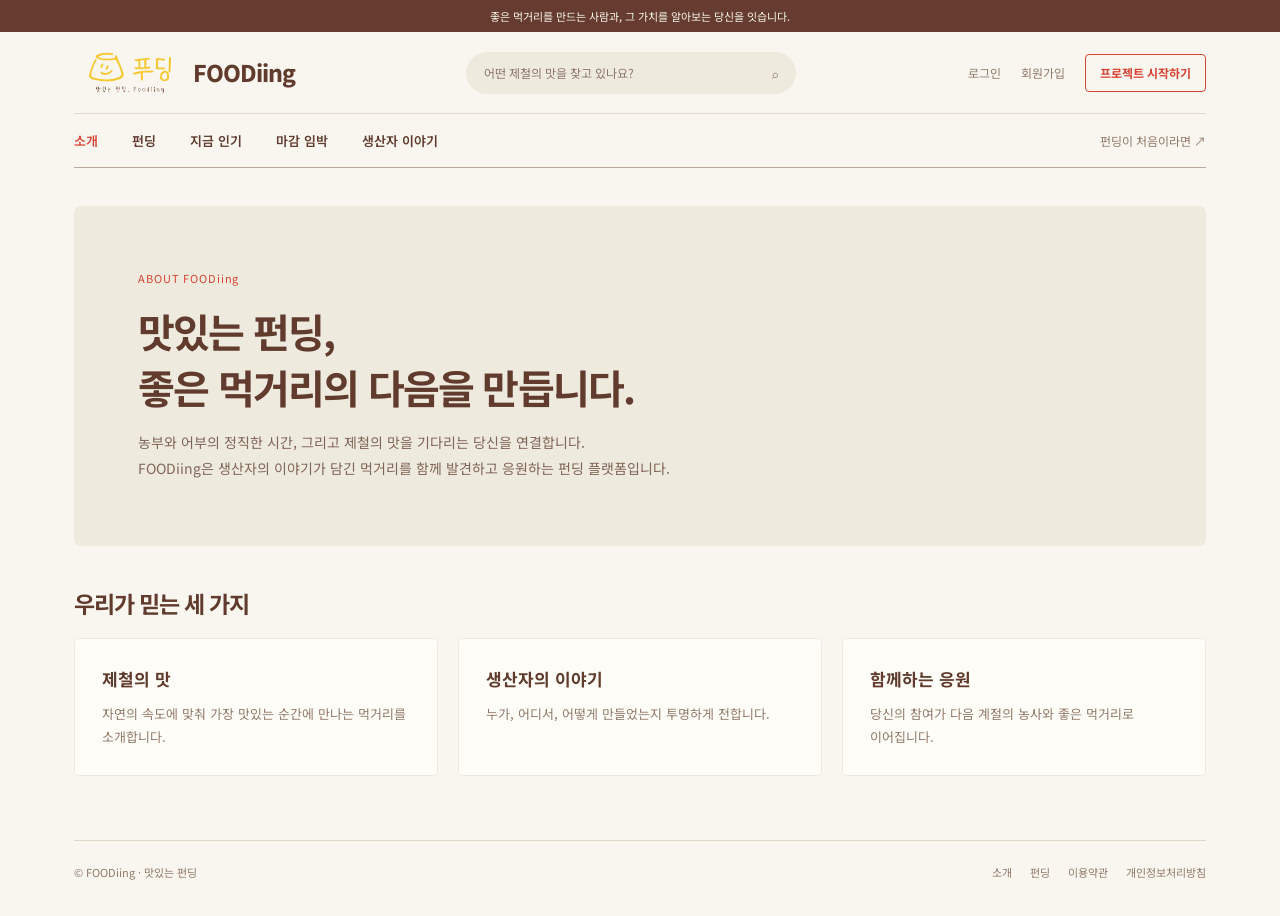
==== index.html @ e4e854fb "introduction to index" ====
<!doctype html>
<html lang="ko">
<head>
<meta charset="utf-8">
<meta name="viewport" content="width=device-width, initial-scale=1">
<meta name="theme-color" content="#f8f6ef">
<title>소개 | FOODiing</title>
<link rel="preconnect" href="https://fonts.googleapis.com">
<link rel="preconnect" href="https://fonts.gstatic.com" crossorigin>
<link href="https://fonts.googleapis.com/css2?family=Noto+Sans+KR:wght@400;500;600;700;800&display=swap" rel="stylesheet">
<link rel="stylesheet" href="style.css">
</head>
<body>
<div class="announce">좋은 먹거리를 만드는 사람과, 그 가치를 알아보는 당신을 잇습니다.</div>
<div class="wrap">
<header class="site-header" id="site-header">
  <div class="top">
    <a class="brand" href="seasonal-funding.html"><img src="FOODiing-logo-transparent.png" alt="" width="112" height="56"><span class="brandname">FOODiing</span></a>
    <div class="search" role="search"><span>어떤 제철의 맛을 찾고 있나요?</span><span aria-hidden="true">⌕</span></div>
    <div class="actions">
      <a class="d-only" href="login.html">로그인</a>
      <a class="d-only" href="signup.html">회원가입</a>
      <a class="btn btn-outline" href="project-start.html">프로젝트 시작하기</a>
      <button class="menu-toggle" type="button" aria-expanded="false" aria-controls="site-nav" aria-label="메뉴 열기"><span></span><span></span><span></span></button>
    </div>
  </div>
  <nav class="nav" id="site-nav" aria-label="주요 메뉴">
      <a href="index.html" aria-current="page">소개</a>
      <a href="funding.html">펀딩</a>
      <a href="funding.html#projects">지금 인기</a>
      <a href="funding.html#projects">마감 임박</a>
      <a href="index.html#story">생산자 이야기</a>
      <a class="nav-aside" href="index.html">펀딩이 처음이라면 ↗</a>
      <div class="nav-extra">
        <div class="search" role="search"><span>어떤 제철의 맛을 찾고 있나요?</span><span aria-hidden="true">⌕</span></div>
        <div class="row"><a class="btn btn-ghost" href="login.html">로그인</a><a class="btn btn-ghost" href="signup.html">회원가입</a></div>
        <a class="btn btn-gold" href="project-start.html">프로젝트 시작하기</a>
      </div>
  </nav>
</header>
<main>
  <section class="page-hero">
    <div class="eyebrow">ABOUT FOODiing</div>
    <h1>맛있는 펀딩,<br>좋은 먹거리의 다음을 만듭니다.</h1>
    <p>농부와 어부의 정직한 시간, 그리고 제철의 맛을 기다리는 당신을 연결합니다.<br class="br-d"> FOODiing은 생산자의 이야기가 담긴 먹거리를 함께 발견하고 응원하는 펀딩 플랫폼입니다.</p>
  </section>

  <h2 class="block-title" id="story">우리가 믿는 세 가지</h2>
  <section class="tiles">
    <article class="tile"><b>제철의 맛</b><p>자연의 속도에 맞춰 가장 맛있는 순간에 만나는 먹거리를 소개합니다.</p></article>
    <article class="tile"><b>생산자의 이야기</b><p>누가, 어디서, 어떻게 만들었는지 투명하게 전합니다.</p></article>
    <article class="tile"><b>함께하는 응원</b><p>당신의 참여가 다음 계절의 농사와 좋은 먹거리로 이어집니다.</p></article>
  </section>
</main>
<footer class="footer">
  <span>© FOODiing · 맛있는 펀딩</span>
  <nav aria-label="푸터 메뉴"><a href="index.html">소개</a><a href="funding.html">펀딩</a><a href="#">이용약관</a><a href="#">개인정보처리방침</a></nav>
</footer>
</div>
<script src="script.js"></script>
</body>
</html>
---- style.css ----
/* ==========================================================================
   FOODiing — shared stylesheet
   Breakpoints (desktop-first):
     ≤ 1024px  tablet landscape  — tighter hero / spacing
     ≤  900px  tablet            — hamburger nav, stacked hero, 2-col cards
     ≤  640px  mobile            — single-column forms/tiles, full-width buttons
     ≤  400px  small mobile      — 1-col cards, smaller type
   ========================================================================== */

:root {
  --paper: #f8f6ef;
  --cream: #eeeade;
  --card: #fffdf8;
  --ink: #603b2e;
  --soft: #775749;
  --muted: #927a6b;
  --red: #d84435;
  --gold: #f4c900;
  --brown: #663c30;
  --line: #ded8c9;
  --line-strong: #b9a89a;

  --radius: 6px;
  --wrap: 1200px;
  --gutter: clamp(18px, 4vw, 34px);
  --section: clamp(40px, 6vw, 64px);
  --h1: clamp(28px, 3.8vw, 40px);
}

/* ---------- Base ---------- */
*, *::before, *::after { box-sizing: border-box; }
html { -webkit-text-size-adjust: 100%; scroll-behavior: smooth; }
body {
  margin: 0;
  min-height: 100vh;
  display: flex;
  flex-direction: column;
  background: var(--paper);
  color: var(--ink);
  font-family: 'Noto Sans KR', system-ui, -apple-system, 'Apple SD Gothic Neo', 'Malgun Gothic', sans-serif;
  line-height: 1.5;
  word-break: keep-all;
  overflow-wrap: break-word;
}
img { display: block; max-width: 100%; }
a { color: inherit; text-decoration: none; }
button, input, select, textarea { font: inherit; color: inherit; }
button { cursor: pointer; }
h1, h2, h3, p { margin: 0; }
:focus-visible { outline: 2px solid var(--red); outline-offset: 2px; }
[hidden] { display: none !important; }

@media (prefers-reduced-motion: reduce) {
  html { scroll-behavior: auto; }
  * { transition: none !important; animation: none !important; }
}

/* ---------- Layout ---------- */
.wrap {
  width: 100%;
  max-width: var(--wrap);
  margin: 0 auto;
  padding: 0 var(--gutter);
  flex: 1;
  display: flex;
  flex-direction: column;
}
main { flex: 1; }
.eyebrow {
  font-size: 11px;
  letter-spacing: .08em;
  color: var(--red);
}

/* ---------- Buttons ---------- */
.btn {
  display: inline-flex;
  align-items: center;
  justify-content: center;
  gap: 8px;
  min-height: 46px;
  padding: 0 22px;
  border: 1px solid transparent;
  border-radius: 4px;
  font-size: 13px;
  font-weight: 700;
  line-height: 1;
  white-space: nowrap;
  transition: filter .2s, background .2s;
}
.btn-gold { background: var(--gold); color: var(--ink); }
.btn-gold:hover { filter: brightness(.96); }
.btn-ghost { background: transparent; border-color: #9c7867; color: var(--ink); font-weight: 500; }
.btn-ghost:hover { background: rgba(96, 59, 46, .06); }
.btn-outline {
  min-height: 38px;
  padding: 0 14px;
  border-color: var(--red);
  color: var(--red);
  font-size: 12px;
  background: transparent;
}
.btn-outline:hover { background: rgba(216, 68, 53, .06); }
.btn-block { width: 100%; min-height: 48px; }

/* ---------- Announce bar ---------- */
.announce {
  min-height: 32px;
  padding: 6px var(--gutter);
  background: var(--brown);
  color: #f8f4e8;
  text-align: center;
  font-size: 11px;
  line-height: 1.5;
  display: grid;
  place-items: center;
}

/* ---------- Header ---------- */
.top {
  height: 82px;
  display: flex;
  align-items: center;
  justify-content: space-between;
  gap: 24px;
  border-bottom: 1px solid var(--line);
}
.brand { display: flex; align-items: center; flex-shrink: 0; }
.brand img { width: auto; height: 56px; object-fit: contain; }
.brandname {
  margin-left: 7px;
  font-size: 23px;
  line-height: 1;
  font-weight: 800;
  letter-spacing: -1px;
  color: var(--ink);
}
.search {
  flex: 0 1 330px;
  min-width: 0;
  display: flex;
  justify-content: space-between;
  gap: 12px;
  padding: 12px 18px;
  border-radius: 24px;
  background: var(--cream);
  color: #8b7668;
  font-size: 12px;
}
.actions {
  display: flex;
  align-items: center;
  gap: 20px;
  flex-shrink: 0;
  font-size: 12px;
  color: var(--muted);
}
.actions > a:not(.btn) { color: inherit; }
.actions > a:not(.btn):hover { color: var(--ink); }

.menu-toggle {
  display: none;
  width: 42px;
  height: 42px;
  padding: 0;
  margin-right: -8px;
  border: 0;
  background: transparent;
  align-items: center;
  justify-content: center;
  flex-direction: column;
  gap: 5px;
}
.menu-toggle span {
  display: block;
  width: 20px;
  height: 2px;
  border-radius: 2px;
  background: var(--ink);
  transition: transform .2s, opacity .2s;
}
.site-header.is-open .menu-toggle span:nth-child(1) { transform: translateY(7px) rotate(45deg); }
.site-header.is-open .menu-toggle span:nth-child(2) { opacity: 0; }
.site-header.is-open .menu-toggle span:nth-child(3) { transform: translateY(-7px) rotate(-45deg); }

.nav {
  height: 54px;
  display: flex;
  align-items: center;
  gap: 34px;
  border-bottom: 1px solid var(--line-strong);
  font-size: 13px;
  font-weight: 600;
}
.nav a:hover { color: var(--red); }
.nav a[aria-current="page"] { color: var(--red); }
.nav .nav-aside { margin-left: auto; color: var(--muted); font-size: 12px; font-weight: 400; }
.nav-extra { display: none; }

/* ---------- Section heading ---------- */
.section-head {
  display: flex;
  justify-content: space-between;
  align-items: flex-end;
  gap: 8px 20px;
  flex-wrap: wrap;
  margin-bottom: 18px;
}
.section-head h2 { font-size: clamp(20px, 2.4vw, 23px); letter-spacing: -1px; margin-bottom: 5px; }
.section-head p { font-size: 12px; color: var(--muted); }
.more { font-size: 12px; white-space: nowrap; }
.more:hover { color: var(--red); }

/* ---------- Page hero (cream block) / page head (plain) ---------- */
.page-hero {
  margin: clamp(22px, 3vw, 38px) 0;
  padding: clamp(28px, 5vw, 64px) clamp(22px, 5vw, 64px);
  background: var(--cream);
  border-radius: 7px;
}
.page-hero h1 { font-size: var(--h1); line-height: 1.4; letter-spacing: -1.8px; margin: 16px 0 14px; }
.page-hero p { font-size: 14px; line-height: 1.9; color: #806658; }

.page-head { padding: clamp(30px, 5vw, 46px) 0 6px; }
.page-head h1 { font-size: var(--h1); letter-spacing: -1.8px; margin: 12px 0 10px; line-height: 1.3; }
.page-head p { font-size: 13px; color: var(--muted); }

/* ---------- Home hero ---------- */
.hero {
  margin: clamp(22px, 3vw, 32px) 0 14px;
  display: grid;
  grid-template-columns: .86fr 1.14fr;
  min-height: 440px;
  border-radius: 7px;
  overflow: hidden;
}
.hero-copy {
  padding: clamp(28px, 4vw, 44px);
  background: var(--cream);
  display: flex;
  flex-direction: column;
  justify-content: center;
}
.hero-copy .eyebrow { display: flex; align-items: center; gap: 12px; flex-wrap: wrap; }
.hero-copy .eyebrow::after { content: ''; width: 29px; height: 1px; background: #d77c67; }
.hero h1 {
  font-size: var(--h1);
  line-height: 1.32;
  letter-spacing: -2.2px;
  font-weight: 800;
  margin: clamp(24px, 4vw, 45px) 0 14px;
}
.hero p { font-size: 14px; line-height: 1.9; color: var(--soft); }
.stats {
  display: flex;
  flex-wrap: wrap;
  align-items: baseline;
  gap: 6px 18px;
  margin-top: clamp(24px, 3vw, 40px);
  font-size: 12px;
  color: var(--soft);
}
.stats strong { font-size: 22px; color: var(--red); }
.hero .btn { align-self: flex-start; margin-top: 20px; }
.hero-photo {
  position: relative;
  min-height: 440px;
  background: #b8895d url('https://images.unsplash.com/photo-1472396961693-142e6e269027?auto=format&fit=crop&w=1400&q=85') center 48% / cover;
}
.hero-photo::after {
  content: '';
  position: absolute;
  inset: 0;
  background: linear-gradient(0deg, #24130b55, transparent 30%);
}
.hero-photo .tag {
  position: absolute;
  left: 20px;
  top: 20px;
  z-index: 1;
  max-width: calc(100% - 40px);
  padding: 8px 13px;
  border-radius: 20px;
  background: #f8f6efeb;
  font-size: 11px;
}
.hero-photo .caption {
  position: absolute;
  left: 18px;
  right: 18px;
  bottom: 17px;
  z-index: 1;
  color: #fff;
  font-size: 12px;
}
.hero-bottom {
  display: flex;
  align-items: center;
  justify-content: space-between;
  gap: 8px 16px;
  flex-wrap: wrap;
  margin: 17px 0 clamp(24px, 4vw, 38px);
  color: #8b7668;
  font-size: 12px;
}
.slider { display: flex; align-items: center; gap: 14px; }
.slider b { color: var(--ink); }

/* ---------- Category filter row ---------- */
.categories {
  display: grid;
  grid-template-columns: minmax(150px, 200px) repeat(6, 1fr);
  align-items: center;
  gap: 13px;
  margin: 30px 0 clamp(32px, 4vw, 49px);
}
.cat-title strong { display: block; font-size: 19px; letter-spacing: -.7px; }
.cat-title span { font-size: 12px; color: var(--muted); }
.cat {
  display: flex;
  flex-direction: column;
  align-items: center;
  gap: 9px;
  padding: 0;
  border: 0;
  background: transparent;
  font-size: 12px;
  color: var(--soft);
}
.cat .icon {
  width: 62px;
  height: 62px;
  display: grid;
  place-items: center;
  border-radius: 50%;
  background: var(--cream);
  font-size: 24px;
  transition: background .2s, transform .2s;
}
.cat:hover .icon, .cat.active .icon { background: var(--gold); transform: translateY(-2px); }
.cat.active { color: var(--red); font-weight: 700; }

/* ---------- Funding cards ---------- */
.cards {
  display: grid;
  grid-template-columns: repeat(4, 1fr);
  gap: 18px;
  margin-bottom: var(--section);
}
.card { min-width: 0; }
.card-img {
  position: relative;
  aspect-ratio: 13 / 10;
  overflow: hidden;
  border-radius: 5px;
  background: var(--cream);
}
.card-img img {
  width: 100%;
  height: 100%;
  object-fit: cover;
  color: transparent; /* hide alt text if an image fails to load */
  transition: transform .4s;
}
.card:hover .card-img img { transform: scale(1.04); }
.card .badge {
  position: absolute;
  top: 12px;
  left: 12px;
  max-width: calc(100% - 24px);
  padding: 6px 9px;
  border-radius: 3px;
  background: #fff9e9;
  font-size: 11px;
}
.card h3 { font-size: 15px; line-height: 1.5; letter-spacing: -.4px; margin: 13px 0 5px; }
.card .desc { font-size: 12px; color: var(--muted); margin-bottom: 12px; }
.progress { height: 3px; background: #e7e0d4; }
.progress i { display: block; height: 100%; background: var(--red); }
.fundrow { display: flex; justify-content: space-between; gap: 8px; margin-top: 9px; font-size: 12px; }
.fundrow strong { color: var(--red); font-size: 14px; }
.empty {
  grid-column: 1 / -1;
  padding: 48px 20px;
  text-align: center;
  font-size: 13px;
  color: var(--muted);
  background: var(--card);
  border-radius: var(--radius);
}

/* ---------- Story banner ---------- */
.story {
  display: flex;
  align-items: center;
  justify-content: space-between;
  gap: 20px 32px;
  margin-bottom: clamp(36px, 5vw, 55px);
  padding: clamp(26px, 4vw, 38px) clamp(24px, 4vw, 42px);
  background: var(--cream);
  border-radius: var(--radius);
}
.story small { font-size: 11px; color: var(--red); }
.story h2 { font-size: clamp(19px, 2.4vw, 23px); letter-spacing: -1px; margin: 9px 0; }
.story p { font-size: 12px; color: #806658; }

/* ---------- index tiles ---------- */
.tiles {
  display: grid;
  grid-template-columns: repeat(3, 1fr);
  gap: 20px;
  margin-bottom: var(--section);
}
.tile { padding: 27px; background: var(--card); border: 1px solid #eee8dc; border-radius: 5px; }
.tile b { font-size: 17px; }
.tile p { margin-top: 10px; font-size: 13px; line-height: 1.8; color: var(--muted); }
.block-title { font-size: clamp(20px, 2.4vw, 23px); letter-spacing: -1px; margin: clamp(32px, 4vw, 40px) 0 18px; }

/* ---------- Auth (login / signup) ---------- */
.auth {
  display: grid;
  grid-template-columns: 1fr 1fr;
  width: 100%;
  max-width: 940px;
  min-height: 580px;
  margin: clamp(24px, 4vw, 42px) auto var(--section);
  background: var(--card);
  border: 1px solid #eee8dc;
  border-radius: 8px;
  overflow: hidden;
  box-shadow: 0 12px 40px #5635220b;
}
.visual {
  position: relative;
  overflow: hidden;
  padding: 48px;
  display: flex;
  flex-direction: column;
  justify-content: space-between;
  gap: 28px;
  background: var(--cream);
}
.visual::after {
  content: '✳';
  position: absolute;
  right: -24px;
  bottom: -100px;
  font-size: 280px;
  line-height: 1;
  color: #f4c9003d;
}
.visual > * { position: relative; z-index: 1; }
.kicker { font-size: 11px; letter-spacing: .12em; color: var(--red); }
.visual h1 { font-size: clamp(22px, 2.6vw, 32px); line-height: 1.5; letter-spacing: -1.5px; margin-bottom: 12px; }
.visual p { font-size: 13px; line-height: 1.9; color: #806658; }
.visual .motto { font-size: 12px; color: var(--muted); }

.formside {
  padding: 44px clamp(24px, 6vw, 58px);
  display: flex;
  flex-direction: column;
  justify-content: center;
}
.formside h2 { font-size: 25px; letter-spacing: -1px; margin-bottom: 8px; }
.sub { font-size: 12px; color: var(--muted); margin-bottom: 26px; }

/* ---------- Form controls ---------- */
.field { margin-bottom: 16px; }
.field label { display: block; margin-bottom: 7px; font-size: 12px; font-weight: 600; }
.field input, .field select, .field textarea {
  width: 100%;
  min-height: 46px;
  padding: 0 14px;
  border: 1px solid var(--line);
  border-radius: 4px;
  background: #fffefa;
  font-size: 14px;
  outline: none;
}
.field textarea { min-height: 110px; padding: 12px 14px; resize: vertical; line-height: 1.6; }
.field input:focus, .field select:focus, .field textarea:focus {
  border-color: #9a7561;
  box-shadow: 0 0 0 3px var(--cream);
}
.forgot { display: block; margin: -5px 0 18px; text-align: right; font-size: 12px; color: var(--muted); }
.agree {
  display: flex;
  gap: 9px;
  align-items: flex-start;
  margin: 4px 0 18px;
  font-size: 11px;
  line-height: 1.65;
  color: var(--muted);
}
.agree input { margin: 3px 0 0; accent-color: #89664f; flex-shrink: 0; }
.agree a { color: var(--ink); text-decoration: underline; text-underline-offset: 2px; }
.divider {
  display: flex;
  align-items: center;
  gap: 12px;
  margin: 20px 0;
  font-size: 11px;
  color: #ad9a8d;
}
.divider::before, .divider::after { content: ''; flex: 1; height: 1px; background: var(--line); }
.social {
  width: 100%;
  min-height: 44px;
  border: 1px solid var(--line);
  border-radius: 4px;
  background: #fff;
  font-size: 13px;
}
.switch { margin-top: 22px; text-align: center; font-size: 12px; color: var(--muted); }
.switch a { margin-left: 5px; color: var(--red); font-weight: 700; }
.notice { margin-top: 16px; text-align: center; font-size: 11px; line-height: 1.7; color: #a28d7d; }
.message { min-height: 18px; margin-top: 12px; font-size: 12px; color: var(--red); }

/* ---------- Project start ---------- */
.steps { display: grid; grid-template-columns: repeat(3, 1fr); gap: 16px; margin: 0 0 28px; }
.step { padding: 22px; background: var(--card); border: 1px solid #eee8dc; border-radius: 5px; }
.step b { font-size: 11px; color: var(--red); }
.step h2 { font-size: 16px; margin: 8px 0; }
.step p { font-size: 12px; line-height: 1.7; color: var(--muted); }
.panel {
  width: 100%;
  max-width: 760px;
  margin: 0 auto var(--section);
  padding: clamp(24px, 4vw, 34px);
  background: var(--card);
  border: 1px solid #eee8dc;
  border-radius: var(--radius);
}
.panel h2 { font-size: 20px; margin-bottom: 20px; }
.fields { display: grid; grid-template-columns: 1fr 1fr; gap: 0 14px; }
.fields .full { grid-column: 1 / -1; }
.panel .hint { margin-top: 14px; font-size: 11px; line-height: 1.7; color: var(--muted); }

/* ---------- Footer ---------- */
.footer {
  display: flex;
  justify-content: space-between;
  align-items: center;
  flex-wrap: wrap;
  gap: 8px 24px;
  padding: 23px 0 35px;
  border-top: 1px solid var(--line);
  font-size: 11px;
  color: var(--muted);
}
.footer nav { display: flex; flex-wrap: wrap; gap: 6px 18px; }
.footer a:hover { color: var(--ink); }

/* ==========================================================================
   Responsive
   ========================================================================== */

@media (max-width: 1024px) {
  .hero { min-height: 400px; }
  .hero-photo { min-height: 400px; }
  .cards { gap: 14px; }
  .nav { gap: 26px; }
}

@media (max-width: 900px) {
  /* header → hamburger */
  .top { height: 66px; gap: 12px; }
  .brand img { height: 48px; }
  .brandname { font-size: 20px; margin-left: 4px; }
  .top > .search { display: none; }
  .actions { gap: 10px; }
  .actions .d-only { display: none; }
  .menu-toggle { display: inline-flex; }

  .nav {
    display: none;
    height: auto;
    flex-direction: column;
    align-items: stretch;
    gap: 0;
    padding-bottom: 4px;
  }
  .site-header.is-open .nav { display: flex; }
  .nav > a {
    padding: 15px 2px;
    border-bottom: 1px solid var(--line);
    font-size: 14px;
  }
  .nav .nav-aside { margin-left: 0; font-size: 13px; border-bottom: 0; }
  .nav-extra { display: grid; gap: 10px; padding: 14px 0 16px; }
  .nav-extra .search { display: flex; flex: none; }
  .nav-extra .row { display: grid; grid-template-columns: 1fr 1fr; gap: 10px; }
  .nav-extra .btn { min-height: 44px; }
  .nav-extra .btn-ghost { border-color: var(--line-strong); }

  /* home hero stacks */
  .hero { grid-template-columns: 1fr; min-height: 0; }
  .hero-photo { min-height: clamp(240px, 45vw, 340px); }

  /* categories: title row + 6 icons */
  .categories { grid-template-columns: repeat(6, 1fr); gap: 18px 6px; }
  .cat-title { grid-column: 1 / -1; }
  .cat .icon { width: 54px; height: 54px; font-size: 22px; }

  .cards { grid-template-columns: repeat(2, 1fr); gap: 24px 14px; }

  /* auth stacks */
  .auth { grid-template-columns: 1fr; min-height: 0; }
  .visual { padding: 28px 26px; gap: 22px; }
  .visual::after { font-size: 190px; bottom: -85px; }
  .formside { padding: 32px 26px 28px; }
}

@media (max-width: 640px) {
  .br-d { display: none; }

  .hero-copy { padding: 28px 22px; }
  .hero h1 { letter-spacing: -1.6px; }
  .hero .btn { align-self: stretch; }
  .hero-bottom { margin-top: 14px; }

  .categories { grid-template-columns: repeat(3, 1fr); gap: 20px 6px; }

  .tiles, .steps { grid-template-columns: 1fr; gap: 12px; }
  .tile { padding: 22px; }
  .step { padding: 18px 20px; }

  .story { flex-direction: column; align-items: flex-start; }
  .story .btn { align-self: stretch; }

  .fields { grid-template-columns: 1fr; }
  .fields .full { grid-column: auto; }
  .panel .btn { width: 100%; }

  /* ≥16px avoids the iOS Safari focus-zoom */
  .field input, .field select, .field textarea { font-size: 16px; }

  .footer { padding-bottom: 28px; }
}

@media (max-width: 480px) {
  .actions .btn-outline { display: none; } /* available in the menu instead */
  .announce { font-size: 10px; }
  .cards { gap: 22px 12px; }
  .card h3 { font-size: 14px; letter-spacing: -.3px; }
  .card .badge { top: 8px; left: 8px; padding: 5px 7px; font-size: 10px; }
  .fundrow strong { font-size: 13px; }
}

@media (max-width: 359px) {
  .cards { grid-template-columns: 1fr; }
  .card-img { aspect-ratio: 16 / 10; }
  .hero h1 { font-size: 26px; }
}
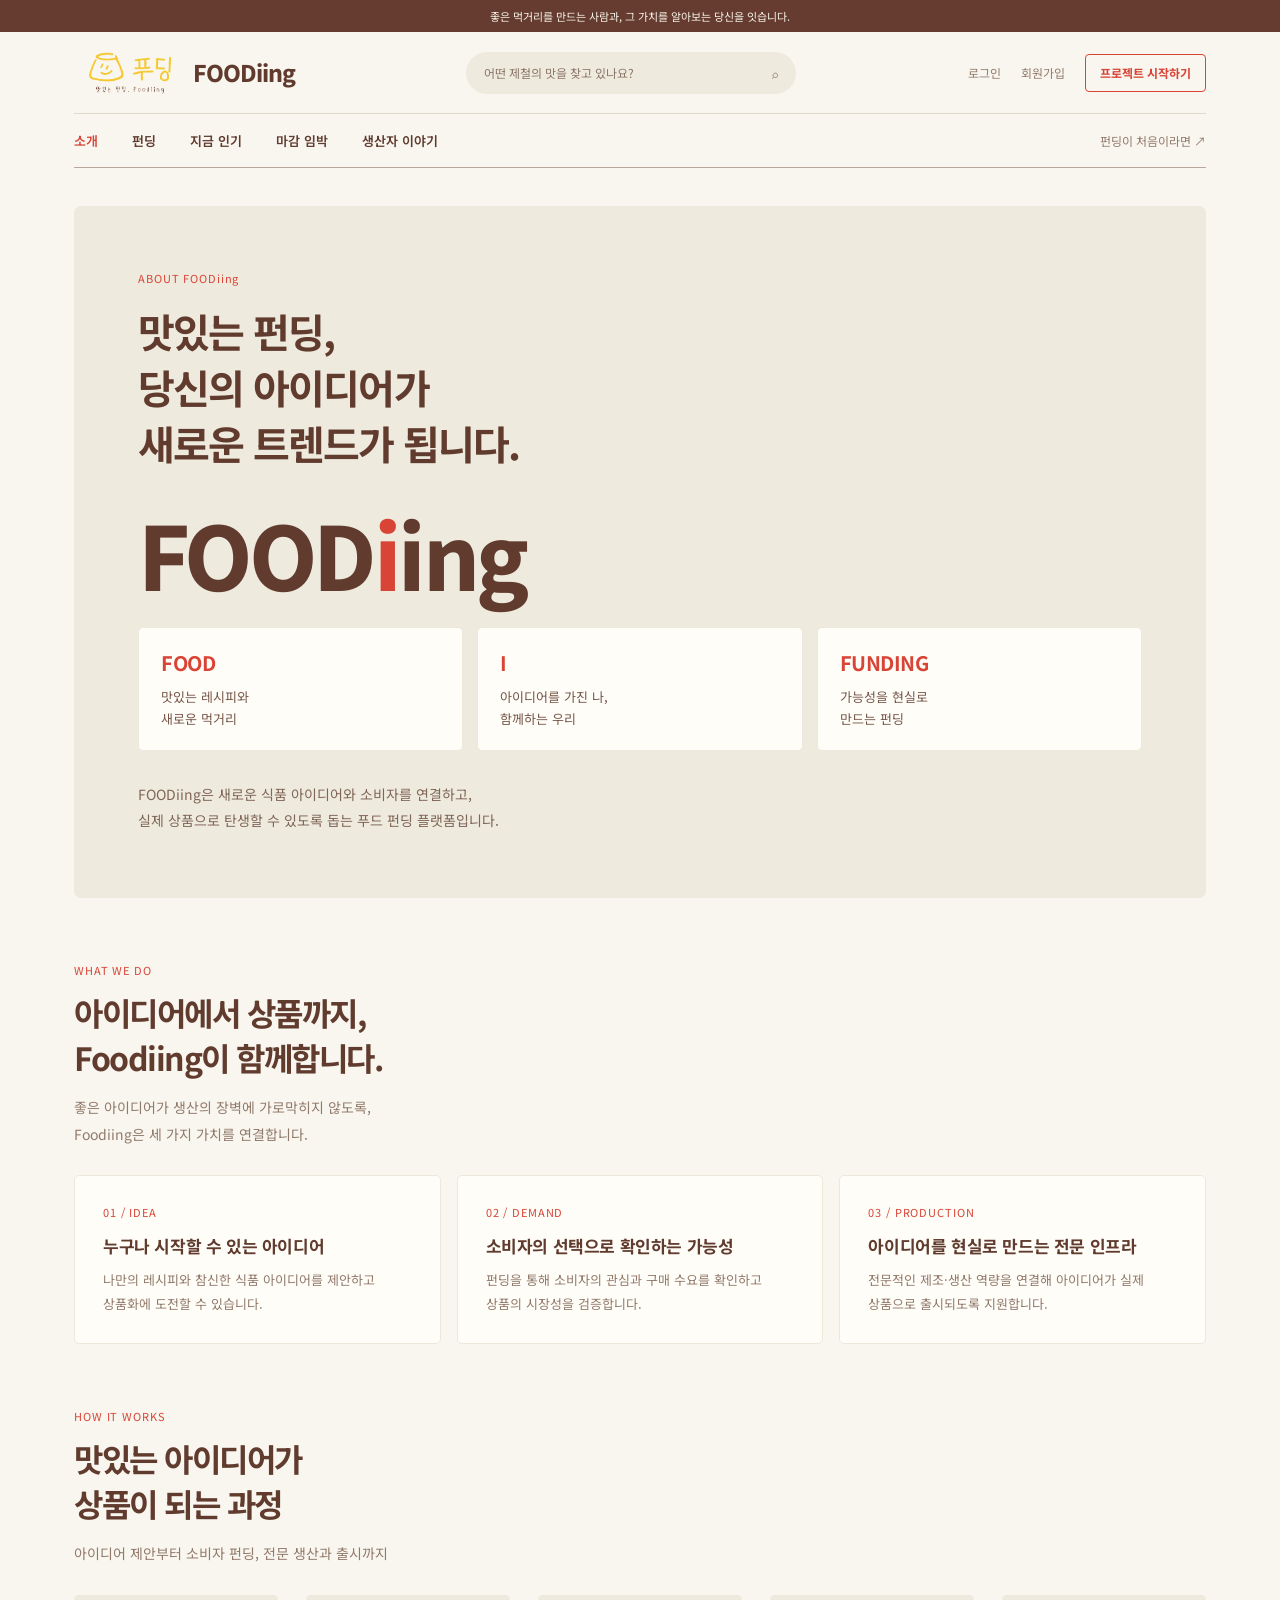
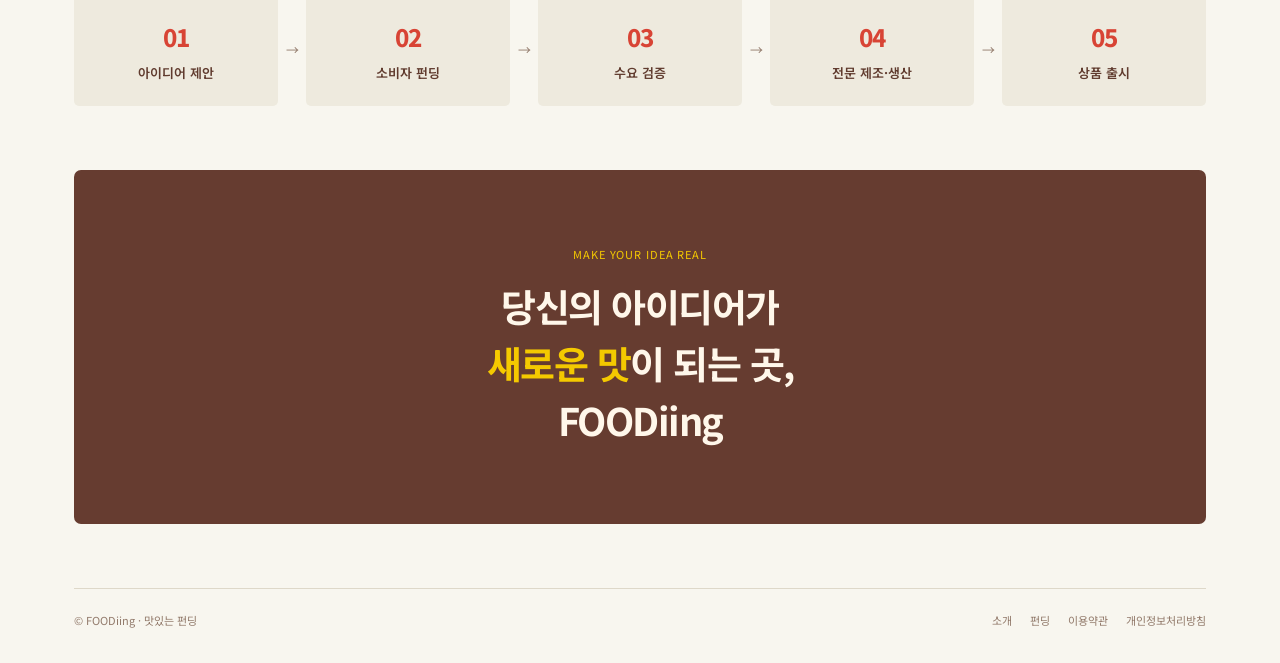
==== commit b9e54d6b: "edit index" ====
--- a/index.html
+++ b/index.html
@@ -15,7 +15,7 @@
 <div class="wrap">
 <header class="site-header" id="site-header">
   <div class="top">
-    <a class="brand" href="seasonal-funding.html"><img src="FOODiing-logo-transparent.png" alt="" width="112" height="56"><span class="brandname">FOODiing</span></a>
+    <a class="brand" href="index.html"><img src="FOODiing-logo-transparent.png" alt="" width="112" height="56"><span class="brandname">FOODiing</span></a>
     <div class="search" role="search"><span>어떤 제철의 맛을 찾고 있나요?</span><span aria-hidden="true">⌕</span></div>
     <div class="actions">
       <a class="d-only" href="login.html">로그인</a>
@@ -39,18 +39,69 @@
   </nav>
 </header>
 <main>
+
+  <!-- ABOUT FOODiing -->
   <section class="page-hero">
     <div class="eyebrow">ABOUT FOODiing</div>
-    <h1>맛있는 펀딩,<br>좋은 먹거리의 다음을 만듭니다.</h1>
-    <p>농부와 어부의 정직한 시간, 그리고 제철의 맛을 기다리는 당신을 연결합니다.<br class="br-d"> FOODiing은 생산자의 이야기가 담긴 먹거리를 함께 발견하고 응원하는 펀딩 플랫폼입니다.</p>
+    <h1>맛있는 펀딩,<br>당신의 아이디어가<br>새로운 트렌드가 됩니다.</h1>
+
+    <div class="brand-logo" aria-label="FOODiing">FOOD<span>i</span>ing</div>
+
+    <div class="brand-concept">
+      <div class="concept-item"><strong>FOOD</strong><p>맛있는 레시피와<br>새로운 먹거리</p></div>
+      <div class="concept-item"><strong>I</strong><p>아이디어를 가진 나,<br>함께하는 우리</p></div>
+      <div class="concept-item"><strong>FUNDING</strong><p>가능성을 현실로<br>만드는 펀딩</p></div>
+    </div>
+
+    <p class="section-intro">FOODiing은 새로운 식품 아이디어와 소비자를 연결하고,<br class="br-d"> 실제 상품으로 탄생할 수 있도록 돕는 푸드 펀딩 플랫폼입니다.</p>
   </section>
 
-  <h2 class="block-title" id="story">우리가 믿는 세 가지</h2>
-  <section class="tiles">
-    <article class="tile"><b>제철의 맛</b><p>자연의 속도에 맞춰 가장 맛있는 순간에 만나는 먹거리를 소개합니다.</p></article>
-    <article class="tile"><b>생산자의 이야기</b><p>누가, 어디서, 어떻게 만들었는지 투명하게 전합니다.</p></article>
-    <article class="tile"><b>함께하는 응원</b><p>당신의 참여가 다음 계절의 농사와 좋은 먹거리로 이어집니다.</p></article>
+  <!-- WHAT WE DO -->
+  <section class="section" id="story">
+    <div class="eyebrow">WHAT WE DO</div>
+    <h2>아이디어에서 상품까지,<br>Foodiing이 함께합니다.</h2>
+    <p class="section-intro">좋은 아이디어가 생산의 장벽에 가로막히지 않도록,<br class="br-d"> Foodiing은 세 가지 가치를 연결합니다.</p>
+
+    <div class="value-grid">
+      <article class="value-card">
+        <div class="number">01 / IDEA</div>
+        <h3>누구나 시작할 수 있는 아이디어</h3>
+        <p>나만의 레시피와 참신한 식품 아이디어를 제안하고 상품화에 도전할 수 있습니다.</p>
+      </article>
+      <article class="value-card">
+        <div class="number">02 / DEMAND</div>
+        <h3>소비자의 선택으로 확인하는 가능성</h3>
+        <p>펀딩을 통해 소비자의 관심과 구매 수요를 확인하고 상품의 시장성을 검증합니다.</p>
+      </article>
+      <article class="value-card">
+        <div class="number">03 / PRODUCTION</div>
+        <h3>아이디어를 현실로 만드는 전문 인프라</h3>
+        <p>전문적인 제조·생산 역량을 연결해 아이디어가 실제 상품으로 출시되도록 지원합니다.</p>
+      </article>
+    </div>
   </section>
+
+  <!-- HOW IT WORKS -->
+  <section class="section">
+    <div class="eyebrow">HOW IT WORKS</div>
+    <h2>맛있는 아이디어가<br>상품이 되는 과정</h2>
+    <p class="section-intro">아이디어 제안부터 소비자 펀딩, 전문 생산과 출시까지</p>
+
+    <ol class="process">
+      <li class="process-item"><span>01</span><small>아이디어 제안</small></li>
+      <li class="process-item"><span>02</span><small>소비자 펀딩</small></li>
+      <li class="process-item"><span>03</span><small>수요 검증</small></li>
+      <li class="process-item"><span>04</span><small>전문 제조·생산</small></li>
+      <li class="process-item"><span>05</span><small>상품 출시</small></li>
+    </ol>
+  </section>
+
+  <!-- CLOSING -->
+  <section class="closing">
+    <div class="eyebrow">MAKE YOUR IDEA REAL</div>
+    <h2>당신의 아이디어가<br><span>새로운 맛</span>이 되는 곳,<br>FOODiing</h2>
+  </section>
+
 </main>
 <footer class="footer">
   <span>© FOODiing · 맛있는 펀딩</span>
@@ -59,4 +110,4 @@
 </div>
 <script src="script.js"></script>
 </body>
-</html>
+</html>
--- a/style.css
+++ b/style.css
@@ -3,7 +3,7 @@
    Breakpoints (desktop-first):
      ≤ 1024px  tablet landscape  — tighter hero / spacing
      ≤  900px  tablet            — hamburger nav, stacked hero, 2-col cards
-     ≤  640px  mobile            — single-column forms/tiles, full-width buttons
+     ≤  640px  mobile            — single-column forms/cards, full-width buttons
      ≤  400px  small mobile      — 1-col cards, smaller type
    ========================================================================== */
 
@@ -404,17 +404,82 @@
 .story h2 { font-size: clamp(19px, 2.4vw, 23px); letter-spacing: -1px; margin: 9px 0; }
 .story p { font-size: 12px; color: #806658; }
 
-/* ---------- index tiles ---------- */
-.tiles {
+/* ---------- Introduction (index) ---------- */
+.page-hero .brand-logo {
+  margin: clamp(26px, 4vw, 38px) 0 clamp(22px, 3vw, 30px);
+  font-size: clamp(42px, 9vw, 88px);
+  font-weight: 800;
+  line-height: 1;
+  letter-spacing: -.04em;
+  color: var(--ink);
+}
+.brand-logo span { color: var(--red); }
+.brand-concept {
   display: grid;
   grid-template-columns: repeat(3, 1fr);
-  gap: 20px;
-  margin-bottom: var(--section);
-}
-.tile { padding: 27px; background: var(--card); border: 1px solid #eee8dc; border-radius: 5px; }
-.tile b { font-size: 17px; }
-.tile p { margin-top: 10px; font-size: 13px; line-height: 1.8; color: var(--muted); }
-.block-title { font-size: clamp(20px, 2.4vw, 23px); letter-spacing: -1px; margin: clamp(32px, 4vw, 40px) 0 18px; }
+  gap: 14px;
+  margin-bottom: clamp(22px, 3vw, 30px);
+}
+.concept-item {
+  padding: 20px 22px;
+  background: var(--card);
+  border: 1px solid #eee8dc;
+  border-radius: 5px;
+}
+.concept-item strong { display: block; margin-bottom: 8px; font-size: 20px; letter-spacing: -.5px; color: var(--red); }
+.page-hero .concept-item p { font-size: 13px; line-height: 1.7; color: var(--soft); }
+
+.section { margin-top: var(--section); }
+.section h2 { margin: 12px 0; font-size: clamp(24px, 3.2vw, 32px); line-height: 1.4; letter-spacing: -1.5px; }
+.section-intro { margin-top: 14px; font-size: 14px; line-height: 1.9; color: var(--muted); }
+.page-hero .section-intro { margin-top: 0; color: #806658; }
+
+.value-grid { display: grid; grid-template-columns: repeat(3, 1fr); gap: 16px; margin-top: 28px; }
+.value-card { padding: 28px; background: var(--card); border: 1px solid #eee8dc; border-radius: 5px; }
+.value-card .number { font-size: 11px; letter-spacing: .08em; color: var(--red); }
+.value-card h3 { margin: 12px 0 10px; font-size: 17px; line-height: 1.5; letter-spacing: -.4px; }
+.value-card p { font-size: 13px; line-height: 1.8; color: var(--muted); }
+
+.process {
+  list-style: none;
+  display: grid;
+  grid-template-columns: repeat(5, 1fr);
+  gap: 28px;
+  margin: 28px 0 0;
+  padding: 0;
+}
+.process-item {
+  position: relative;
+  padding: 24px 12px;
+  text-align: center;
+  background: var(--cream);
+  border-radius: 5px;
+}
+.process-item span { display: block; font-size: 24px; font-weight: 800; letter-spacing: -.5px; color: var(--red); }
+.process-item small { display: block; margin-top: 8px; font-size: 13px; font-weight: 600; color: var(--ink); }
+.process-item:not(:last-child)::after {
+  content: '→';
+  position: absolute;
+  top: 50%;
+  left: 100%;
+  width: 28px;
+  transform: translateY(-50%);
+  text-align: center;
+  font-size: 13px;
+  color: var(--muted);
+}
+
+.closing {
+  margin: var(--section) 0 clamp(40px, 6vw, 64px);
+  padding: clamp(40px, 7vw, 76px) clamp(24px, 5vw, 64px);
+  text-align: center;
+  background: var(--brown);
+  color: #fff7ea;
+  border-radius: 7px;
+}
+.closing .eyebrow { color: var(--gold); }
+.closing h2 { margin-top: 14px; font-size: clamp(24px, 3.8vw, 38px); line-height: 1.5; letter-spacing: -1.5px; }
+.closing h2 span { color: var(--gold); }
 
 /* ---------- Auth (login / signup) ---------- */
 .auth {
@@ -560,6 +625,11 @@
   .hero-photo { min-height: 400px; }
   .cards { gap: 14px; }
   .nav { gap: 26px; }
+}
+
+@media (max-width: 1024px) {
+  .process { gap: 24px; }
+  .process-item:not(:last-child)::after { width: 24px; }
 }
 
 @media (max-width: 900px) {
@@ -621,9 +691,16 @@
 
   .categories { grid-template-columns: repeat(3, 1fr); gap: 20px 6px; }
 
-  .tiles, .steps { grid-template-columns: 1fr; gap: 12px; }
-  .tile { padding: 22px; }
+  .steps { grid-template-columns: 1fr; gap: 12px; }
   .step { padding: 18px 20px; }
+
+  .brand-concept, .value-grid { grid-template-columns: 1fr; gap: 12px; }
+  .concept-item { padding: 18px 20px; }
+  .value-card { padding: 22px; }
+  .process { grid-template-columns: 1fr; gap: 10px; }
+  .process-item { display: flex; align-items: center; gap: 16px; padding: 16px 20px; text-align: left; }
+  .process-item small { margin-top: 0; font-size: 14px; }
+  .process-item:not(:last-child)::after { display: none; }
 
   .story { flex-direction: column; align-items: flex-start; }
   .story .btn { align-self: stretch; }
@@ -651,4 +728,4 @@
   .cards { grid-template-columns: 1fr; }
   .card-img { aspect-ratio: 16 / 10; }
   .hero h1 { font-size: 26px; }
-}
+}
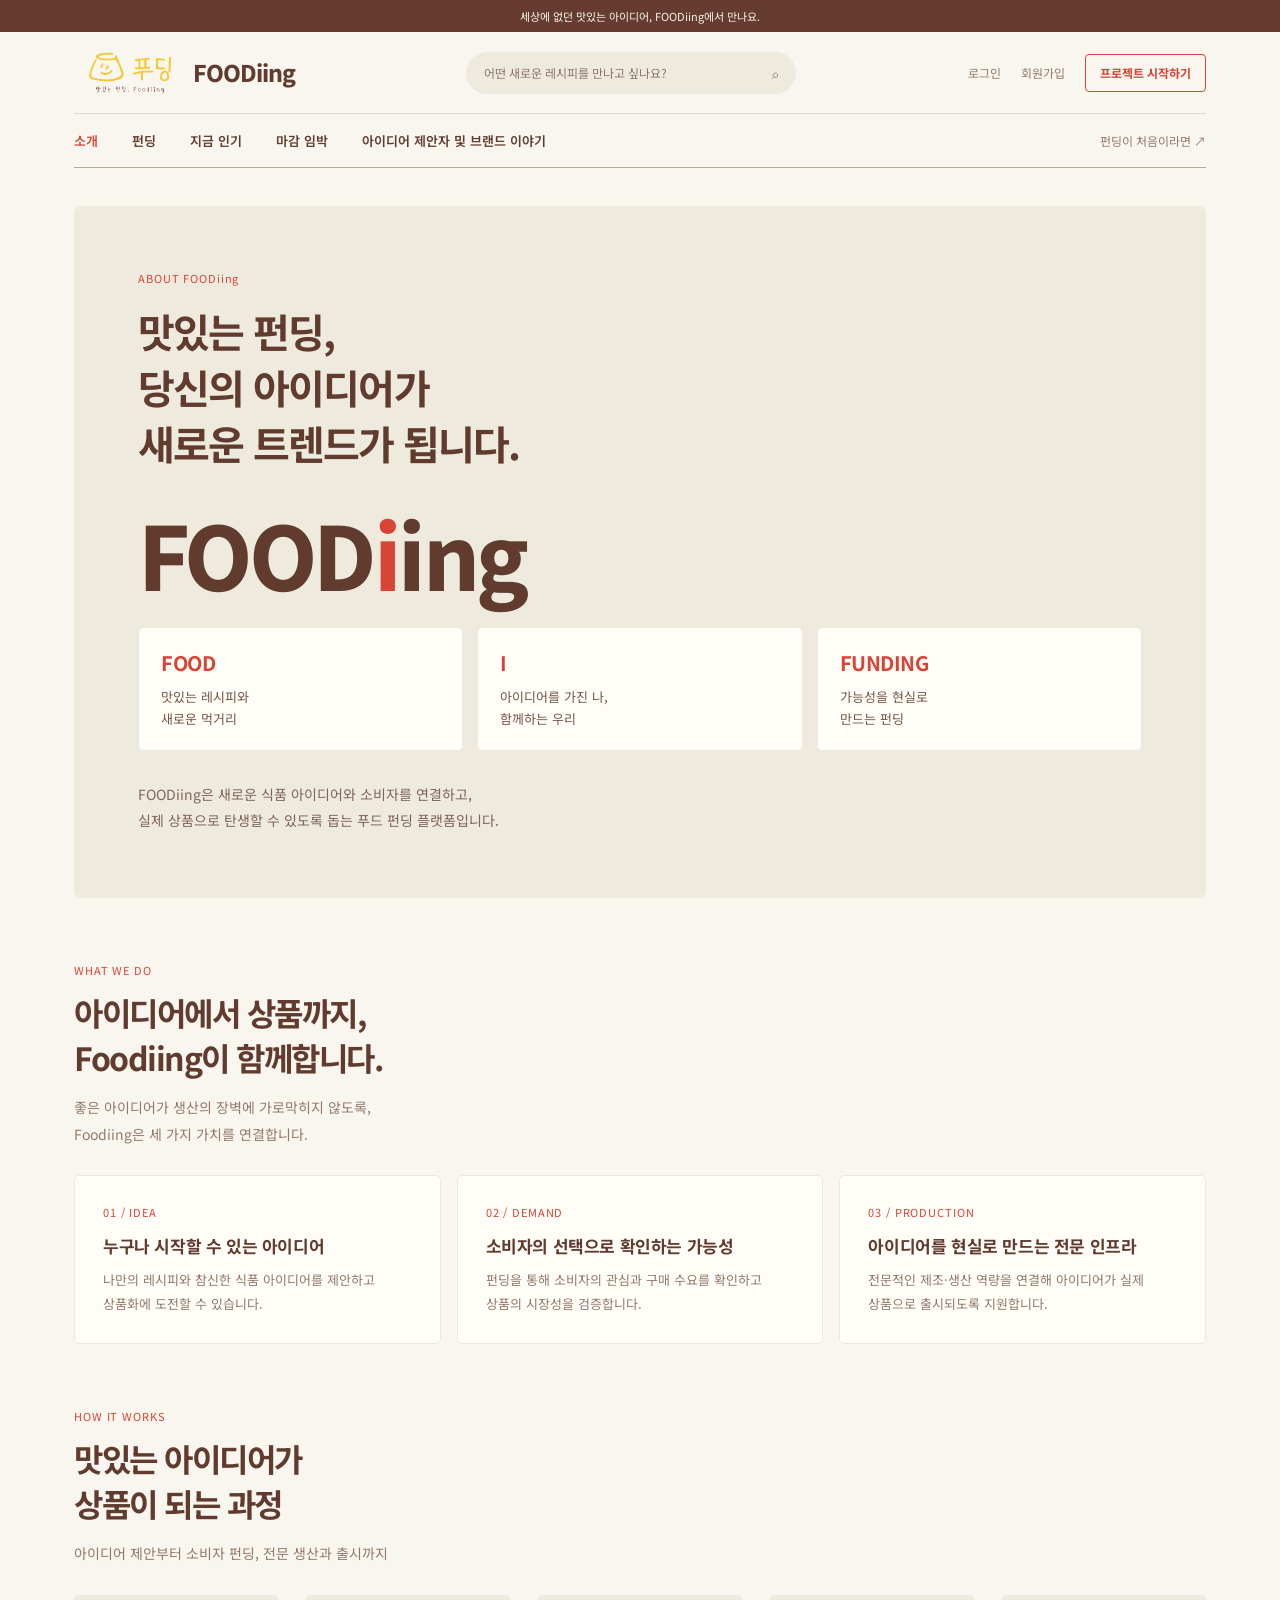
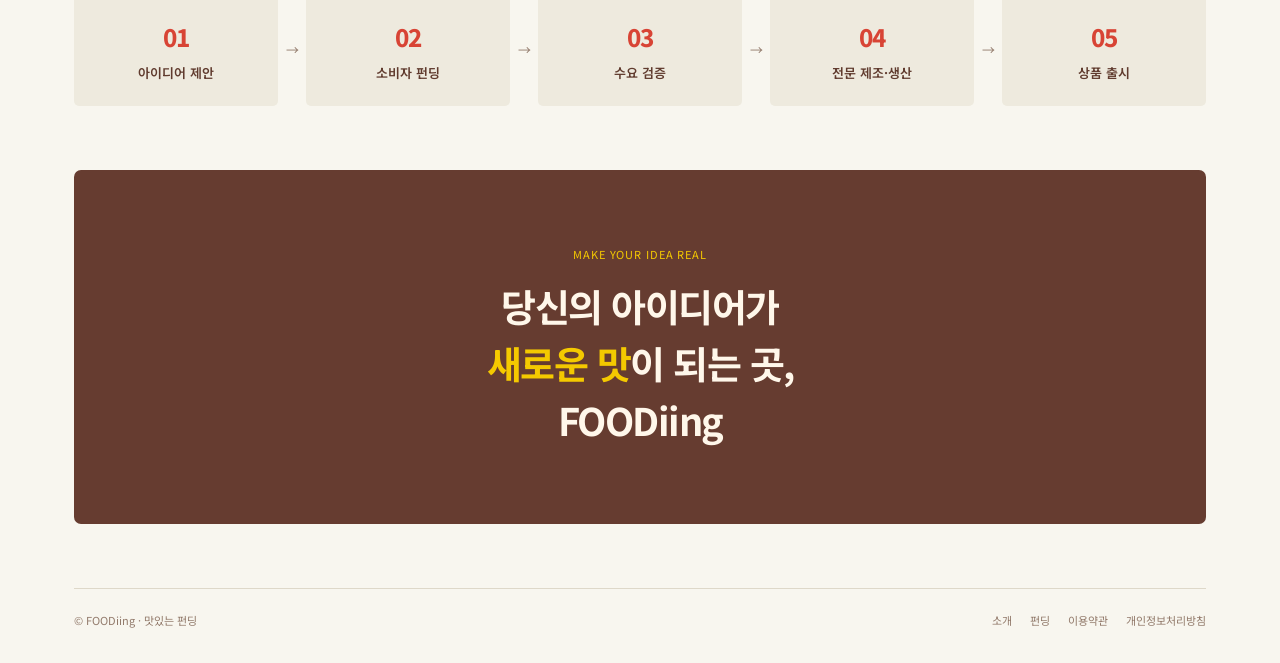
==== commit c2df384d: "edit content" ====
--- a/index.html
+++ b/index.html
@@ -11,12 +11,12 @@
 <link rel="stylesheet" href="style.css">
 </head>
 <body>
-<div class="announce">좋은 먹거리를 만드는 사람과, 그 가치를 알아보는 당신을 잇습니다.</div>
+<div class="announce">세상에 없던 맛있는 아이디어, FOODiing에서 만나요.</div>
 <div class="wrap">
 <header class="site-header" id="site-header">
   <div class="top">
     <a class="brand" href="index.html"><img src="FOODiing-logo-transparent.png" alt="" width="112" height="56"><span class="brandname">FOODiing</span></a>
-    <div class="search" role="search"><span>어떤 제철의 맛을 찾고 있나요?</span><span aria-hidden="true">⌕</span></div>
+    <div class="search" role="search"><span>어떤 새로운 레시피를 만나고 싶나요?</span><span aria-hidden="true">⌕</span></div>
     <div class="actions">
       <a class="d-only" href="login.html">로그인</a>
       <a class="d-only" href="signup.html">회원가입</a>
@@ -29,10 +29,10 @@
       <a href="funding.html">펀딩</a>
       <a href="funding.html#projects">지금 인기</a>
       <a href="funding.html#projects">마감 임박</a>
-      <a href="index.html#story">생산자 이야기</a>
+      <a href="index.html#story">아이디어 제안자 및 브랜드 이야기</a>
       <a class="nav-aside" href="index.html">펀딩이 처음이라면 ↗</a>
       <div class="nav-extra">
-        <div class="search" role="search"><span>어떤 제철의 맛을 찾고 있나요?</span><span aria-hidden="true">⌕</span></div>
+        <div class="search" role="search"><span>어떤 새로운 레시피를 만나고 싶나요?</span><span aria-hidden="true">⌕</span></div>
         <div class="row"><a class="btn btn-ghost" href="login.html">로그인</a><a class="btn btn-ghost" href="signup.html">회원가입</a></div>
         <a class="btn btn-gold" href="project-start.html">프로젝트 시작하기</a>
       </div>
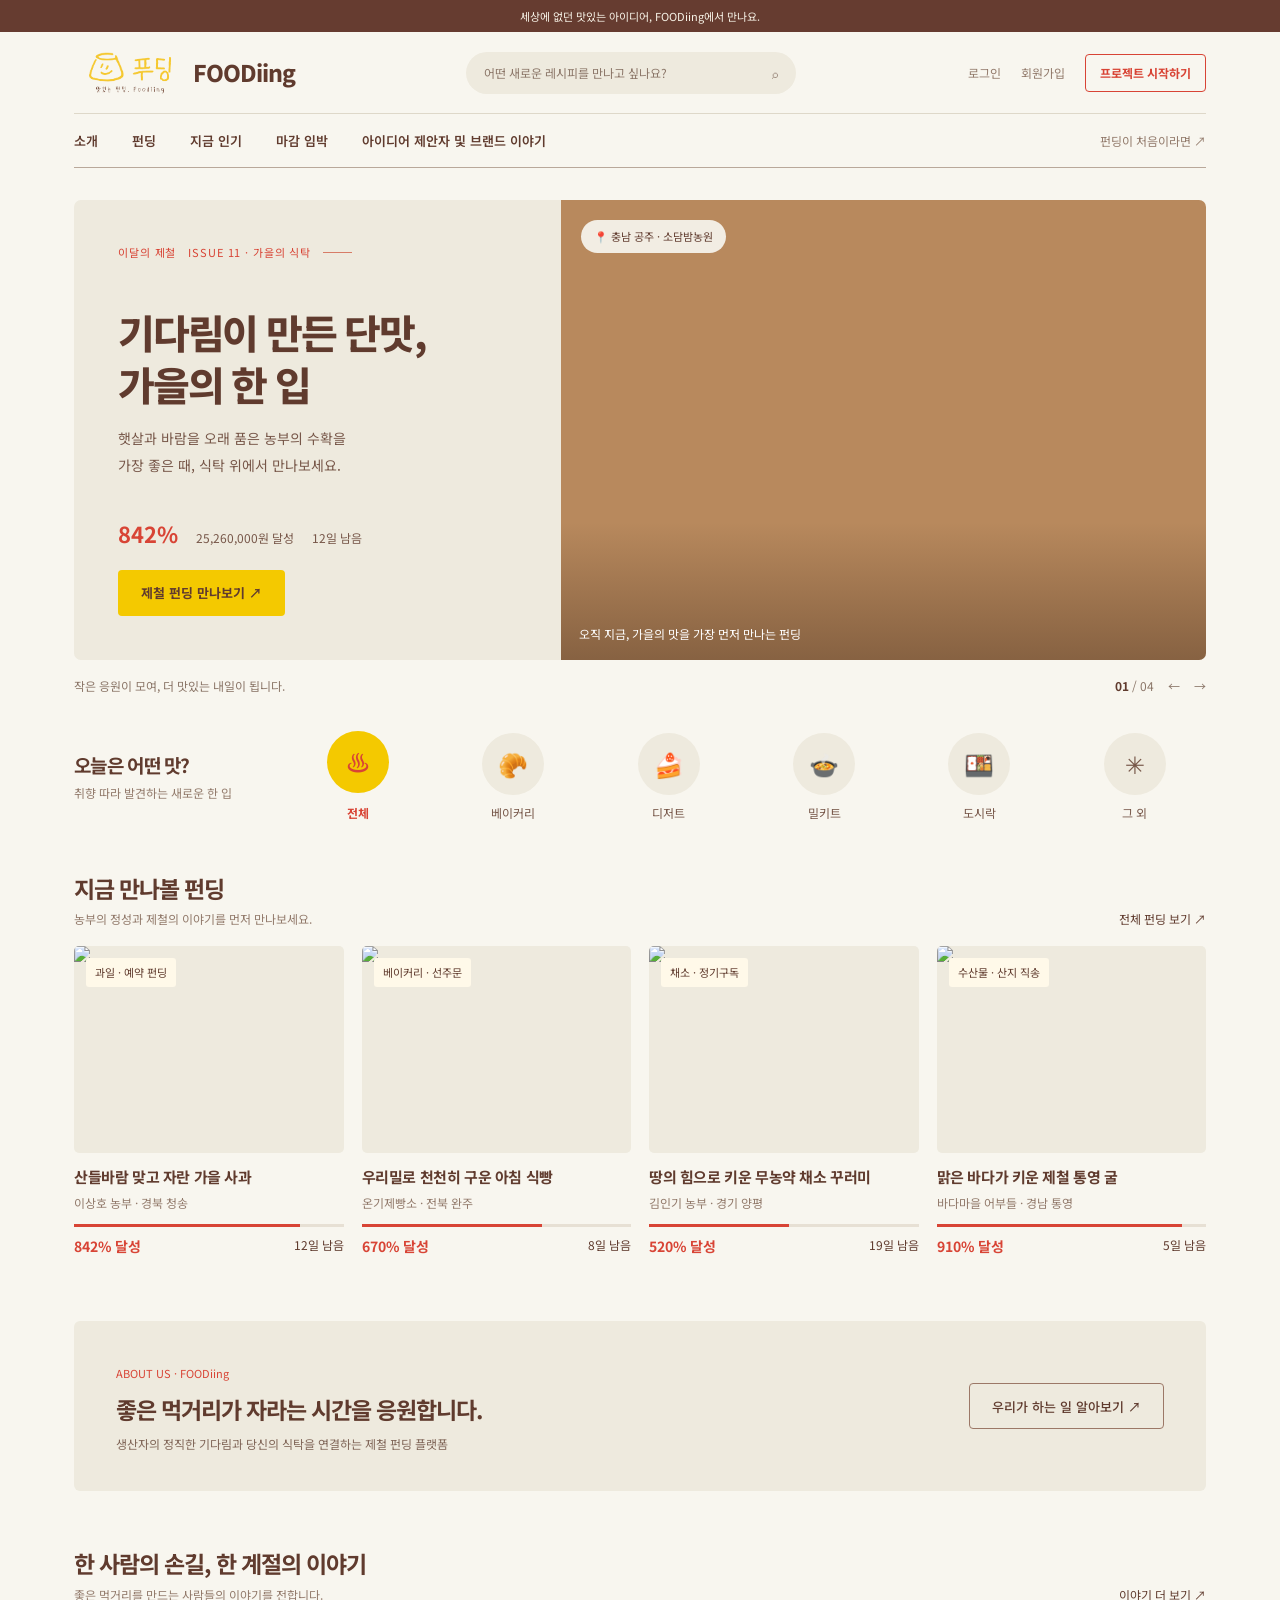
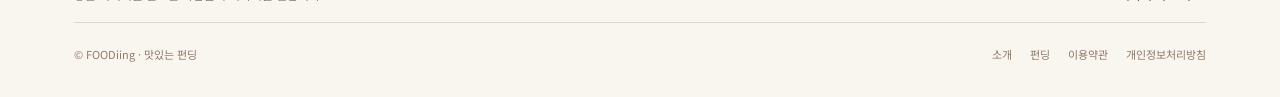
==== commit aaceebf3: "edit file name" ====
--- a/index.html
+++ b/index.html
@@ -1,113 +1,115 @@
-<!doctype html>
-<html lang="ko">
-<head>
-<meta charset="utf-8">
-<meta name="viewport" content="width=device-width, initial-scale=1">
-<meta name="theme-color" content="#f8f6ef">
-<title>소개 | FOODiing</title>
-<link rel="preconnect" href="https://fonts.googleapis.com">
-<link rel="preconnect" href="https://fonts.gstatic.com" crossorigin>
-<link href="https://fonts.googleapis.com/css2?family=Noto+Sans+KR:wght@400;500;600;700;800&display=swap" rel="stylesheet">
-<link rel="stylesheet" href="style.css">
-</head>
-<body>
-<div class="announce">세상에 없던 맛있는 아이디어, FOODiing에서 만나요.</div>
-<div class="wrap">
-<header class="site-header" id="site-header">
-  <div class="top">
-    <a class="brand" href="index.html"><img src="FOODiing-logo-transparent.png" alt="" width="112" height="56"><span class="brandname">FOODiing</span></a>
-    <div class="search" role="search"><span>어떤 새로운 레시피를 만나고 싶나요?</span><span aria-hidden="true">⌕</span></div>
-    <div class="actions">
-      <a class="d-only" href="login.html">로그인</a>
-      <a class="d-only" href="signup.html">회원가입</a>
-      <a class="btn btn-outline" href="project-start.html">프로젝트 시작하기</a>
-      <button class="menu-toggle" type="button" aria-expanded="false" aria-controls="site-nav" aria-label="메뉴 열기"><span></span><span></span><span></span></button>
-    </div>
-  </div>
-  <nav class="nav" id="site-nav" aria-label="주요 메뉴">
-      <a href="index.html" aria-current="page">소개</a>
-      <a href="funding.html">펀딩</a>
-      <a href="funding.html#projects">지금 인기</a>
-      <a href="funding.html#projects">마감 임박</a>
-      <a href="index.html#story">아이디어 제안자 및 브랜드 이야기</a>
-      <a class="nav-aside" href="index.html">펀딩이 처음이라면 ↗</a>
-      <div class="nav-extra">
-        <div class="search" role="search"><span>어떤 새로운 레시피를 만나고 싶나요?</span><span aria-hidden="true">⌕</span></div>
-        <div class="row"><a class="btn btn-ghost" href="login.html">로그인</a><a class="btn btn-ghost" href="signup.html">회원가입</a></div>
-        <a class="btn btn-gold" href="project-start.html">프로젝트 시작하기</a>
-      </div>
-  </nav>
-</header>
-<main>
-
-  <!-- ABOUT FOODiing -->
-  <section class="page-hero">
-    <div class="eyebrow">ABOUT FOODiing</div>
-    <h1>맛있는 펀딩,<br>당신의 아이디어가<br>새로운 트렌드가 됩니다.</h1>
-
-    <div class="brand-logo" aria-label="FOODiing">FOOD<span>i</span>ing</div>
-
-    <div class="brand-concept">
-      <div class="concept-item"><strong>FOOD</strong><p>맛있는 레시피와<br>새로운 먹거리</p></div>
-      <div class="concept-item"><strong>I</strong><p>아이디어를 가진 나,<br>함께하는 우리</p></div>
-      <div class="concept-item"><strong>FUNDING</strong><p>가능성을 현실로<br>만드는 펀딩</p></div>
-    </div>
-
-    <p class="section-intro">FOODiing은 새로운 식품 아이디어와 소비자를 연결하고,<br class="br-d"> 실제 상품으로 탄생할 수 있도록 돕는 푸드 펀딩 플랫폼입니다.</p>
-  </section>
-
-  <!-- WHAT WE DO -->
-  <section class="section" id="story">
-    <div class="eyebrow">WHAT WE DO</div>
-    <h2>아이디어에서 상품까지,<br>Foodiing이 함께합니다.</h2>
-    <p class="section-intro">좋은 아이디어가 생산의 장벽에 가로막히지 않도록,<br class="br-d"> Foodiing은 세 가지 가치를 연결합니다.</p>
-
-    <div class="value-grid">
-      <article class="value-card">
-        <div class="number">01 / IDEA</div>
-        <h3>누구나 시작할 수 있는 아이디어</h3>
-        <p>나만의 레시피와 참신한 식품 아이디어를 제안하고 상품화에 도전할 수 있습니다.</p>
-      </article>
-      <article class="value-card">
-        <div class="number">02 / DEMAND</div>
-        <h3>소비자의 선택으로 확인하는 가능성</h3>
-        <p>펀딩을 통해 소비자의 관심과 구매 수요를 확인하고 상품의 시장성을 검증합니다.</p>
-      </article>
-      <article class="value-card">
-        <div class="number">03 / PRODUCTION</div>
-        <h3>아이디어를 현실로 만드는 전문 인프라</h3>
-        <p>전문적인 제조·생산 역량을 연결해 아이디어가 실제 상품으로 출시되도록 지원합니다.</p>
-      </article>
-    </div>
-  </section>
-
-  <!-- HOW IT WORKS -->
-  <section class="section">
-    <div class="eyebrow">HOW IT WORKS</div>
-    <h2>맛있는 아이디어가<br>상품이 되는 과정</h2>
-    <p class="section-intro">아이디어 제안부터 소비자 펀딩, 전문 생산과 출시까지</p>
-
-    <ol class="process">
-      <li class="process-item"><span>01</span><small>아이디어 제안</small></li>
-      <li class="process-item"><span>02</span><small>소비자 펀딩</small></li>
-      <li class="process-item"><span>03</span><small>수요 검증</small></li>
-      <li class="process-item"><span>04</span><small>전문 제조·생산</small></li>
-      <li class="process-item"><span>05</span><small>상품 출시</small></li>
-    </ol>
-  </section>
-
-  <!-- CLOSING -->
-  <section class="closing">
-    <div class="eyebrow">MAKE YOUR IDEA REAL</div>
-    <h2>당신의 아이디어가<br><span>새로운 맛</span>이 되는 곳,<br>FOODiing</h2>
-  </section>
-
-</main>
-<footer class="footer">
-  <span>© FOODiing · 맛있는 펀딩</span>
-  <nav aria-label="푸터 메뉴"><a href="index.html">소개</a><a href="funding.html">펀딩</a><a href="#">이용약관</a><a href="#">개인정보처리방침</a></nav>
-</footer>
-</div>
-<script src="script.js"></script>
-</body>
-</html>+<!doctype html>
+<html lang="ko">
+<head>
+<meta charset="utf-8">
+<meta name="viewport" content="width=device-width, initial-scale=1">
+<meta name="theme-color" content="#f8f6ef">
+<title>FOODiing | 제철의 마음을 펀딩하다</title>
+<link rel="preconnect" href="https://fonts.googleapis.com">
+<link rel="preconnect" href="https://fonts.gstatic.com" crossorigin>
+<link href="https://fonts.googleapis.com/css2?family=Noto+Sans+KR:wght@400;500;600;700;800&display=swap" rel="stylesheet">
+<link rel="stylesheet" href="style.css">
+</head>
+<body>
+<div class="announce">세상에 없던 맛있는 아이디어, FOODiing에서 만나요.</div>
+<div class="wrap">
+<header class="site-header" id="site-header">
+  <div class="top">
+    <a class="brand" href="index.html"><img src="FOODiing-logo-transparent.png" alt="" width="112" height="56"><span class="brandname">FOODiing</span></a>
+    <div class="search" role="search"><span>어떤 새로운 레시피를 만나고 싶나요?</span><span aria-hidden="true">⌕</span></div>
+    <div class="actions">
+      <a class="d-only" href="login.html">로그인</a>
+      <a class="d-only" href="signup.html">회원가입</a>
+      <a class="btn btn-outline" href="project-start.html">프로젝트 시작하기</a>
+      <button class="menu-toggle" type="button" aria-expanded="false" aria-controls="site-nav" aria-label="메뉴 열기"><span></span><span></span><span></span></button>
+    </div>
+  </div>
+  <nav class="nav" id="site-nav" aria-label="주요 메뉴">
+      <a href="index.html">소개</a>
+      <a href="funding.html">펀딩</a>
+      <a href="funding.html#projects">지금 인기</a>
+      <a href="funding.html#projects">마감 임박</a>
+      <a href="index.html#story">아이디어 제안자 및 브랜드 이야기</a>
+      <a class="nav-aside" href="index.html">펀딩이 처음이라면 ↗</a>
+      <div class="nav-extra">
+        <div class="search" role="search"><span>어떤 새로운 레시피를 만나고 싶나요?</span><span aria-hidden="true">⌕</span></div>
+        <div class="row"><a class="btn btn-ghost" href="login.html">로그인</a><a class="btn btn-ghost" href="signup.html">회원가입</a></div>
+        <a class="btn btn-gold" href="project-start.html">프로젝트 시작하기</a>
+      </div>
+  </nav>
+</header>
+<main>
+  <section class="hero">
+    <div class="hero-copy">
+      <div class="eyebrow">이달의 제철 <span>ISSUE 11 · 가을의 식탁</span></div>
+      <h1>기다림이 만든 단맛,<br>가을의 한 입</h1>
+      <p>햇살과 바람을 오래 품은 농부의 수확을<br class="br-d"> 가장 좋은 때, 식탁 위에서 만나보세요.</p>
+      <div class="stats"><strong>842%</strong><span>25,260,000원 달성</span><span>12일 남음</span></div>
+      <a class="btn btn-gold" href="#funding">제철 펀딩 만나보기 ↗</a>
+    </div>
+    <div class="hero-photo"><span class="tag">📍 충남 공주 · 소담밤농원</span><span class="caption">오직 지금, 가을의 맛을 가장 먼저 만나는 펀딩</span></div>
+  </section>
+  <div class="hero-bottom"><span>작은 응원이 모여, 더 맛있는 내일이 됩니다.</span><span class="slider" aria-hidden="true"><span><b>01</b> / 04</span><span>←</span><span>→</span></span></div>
+
+<section class="categories" aria-label="카테고리">
+  <div class="cat-title"><strong>오늘은 어떤 맛?</strong><span>취향 따라 발견하는 새로운 한 입</span></div>
+  <button class="cat active" type="button" data-filter="all" aria-pressed="true"><span class="icon">♨</span>전체</button>
+  <button class="cat" type="button" data-filter="베이커리" aria-pressed="false"><span class="icon">🥐</span>베이커리</button>
+  <button class="cat" type="button" data-filter="디저트" aria-pressed="false"><span class="icon">🍰</span>디저트</button>
+  <button class="cat" type="button" data-filter="밀키트" aria-pressed="false"><span class="icon">🍲</span>밀키트</button>
+  <button class="cat" type="button" data-filter="도시락" aria-pressed="false"><span class="icon">🍱</span>도시락</button>
+  <button class="cat" type="button" data-filter="그 외" aria-pressed="false"><span class="icon">✳</span>그 외</button>
+</section>
+
+  <section id="funding">
+    <div class="section-head"><div><h2>지금 만나볼 펀딩</h2><p>농부의 정성과 제철의 이야기를 먼저 만나보세요.</p></div><a class="more" href="funding.html">전체 펀딩 보기 ↗</a></div>
+<div class="cards" id="cards">
+  <article class="card" data-category="그 외">
+    <div class="card-img"><img src="https://images.unsplash.com/photo-1478145046317-39f10e56b5e9?auto=format&fit=crop&w=800&q=80" alt="갓 수확한 사과" loading="lazy"><span class="badge">과일 · 예약 펀딩</span></div>
+    <h3>산들바람 맞고 자란 가을 사과</h3>
+    <p class="desc">이상호 농부 · 경북 청송</p>
+    <div class="progress" aria-hidden="true"><i style="width:84%"></i></div>
+    <div class="fundrow"><strong>842% 달성</strong><span>12일 남음</span></div>
+  </article>
+  <article class="card" data-category="베이커리">
+    <div class="card-img"><img src="https://images.unsplash.com/photo-1509440159596-0249088772ff?auto=format&fit=crop&w=800&q=80" alt="갓 구운 빵" loading="lazy"><span class="badge">베이커리 · 선주문</span></div>
+    <h3>우리밀로 천천히 구운 아침 식빵</h3>
+    <p class="desc">온기제빵소 · 전북 완주</p>
+    <div class="progress" aria-hidden="true"><i style="width:67%"></i></div>
+    <div class="fundrow"><strong>670% 달성</strong><span>8일 남음</span></div>
+  </article>
+  <article class="card" data-category="그 외">
+    <div class="card-img"><img src="https://images.unsplash.com/photo-1540420773420-3366772f4999?auto=format&fit=crop&w=800&q=80" alt="싱그러운 제철 채소" loading="lazy"><span class="badge">채소 · 정기구독</span></div>
+    <h3>땅의 힘으로 키운 무농약 채소 꾸러미</h3>
+    <p class="desc">김인기 농부 · 경기 양평</p>
+    <div class="progress" aria-hidden="true"><i style="width:52%"></i></div>
+    <div class="fundrow"><strong>520% 달성</strong><span>19일 남음</span></div>
+  </article>
+  <article class="card" data-category="그 외">
+    <div class="card-img"><img src="https://images.unsplash.com/photo-1510130387422-82bed34b37e9?auto=format&fit=crop&w=800&q=80" alt="바다에서 온 제철 수산물" loading="lazy"><span class="badge">수산물 · 산지 직송</span></div>
+    <h3>맑은 바다가 키운 제철 통영 굴</h3>
+    <p class="desc">바다마을 어부들 · 경남 통영</p>
+    <div class="progress" aria-hidden="true"><i style="width:91%"></i></div>
+    <div class="fundrow"><strong>910% 달성</strong><span>5일 남음</span></div>
+  </article>
+  <p class="empty" id="empty" hidden>아직 이 카테고리에 등록된 펀딩이 없어요. 곧 만나볼 수 있도록 준비 중이에요.</p>
+</div>
+  </section>
+
+  <section class="story" id="about">
+    <div><small>ABOUT US · FOODiing</small><h2>좋은 먹거리가 자라는 시간을 응원합니다.</h2><p>생산자의 정직한 기다림과 당신의 식탁을 연결하는 제철 펀딩 플랫폼</p></div>
+    <a class="btn btn-ghost" href="index.html">우리가 하는 일 알아보기 ↗</a>
+  </section>
+
+  <section id="story">
+    <div class="section-head"><div><h2>한 사람의 손길, 한 계절의 이야기</h2><p>좋은 먹거리를 만드는 사람들의 이야기를 전합니다.</p></div><a class="more" href="index.html#story">이야기 더 보기 ↗</a></div>
+  </section>
+</main>
+<footer class="footer">
+  <span>© FOODiing · 맛있는 펀딩</span>
+  <nav aria-label="푸터 메뉴"><a href="index.html">소개</a><a href="funding.html">펀딩</a><a href="#">이용약관</a><a href="#">개인정보처리방침</a></nav>
+</footer>
+</div>
+<script src="script.js"></script>
+</body>
+</html>
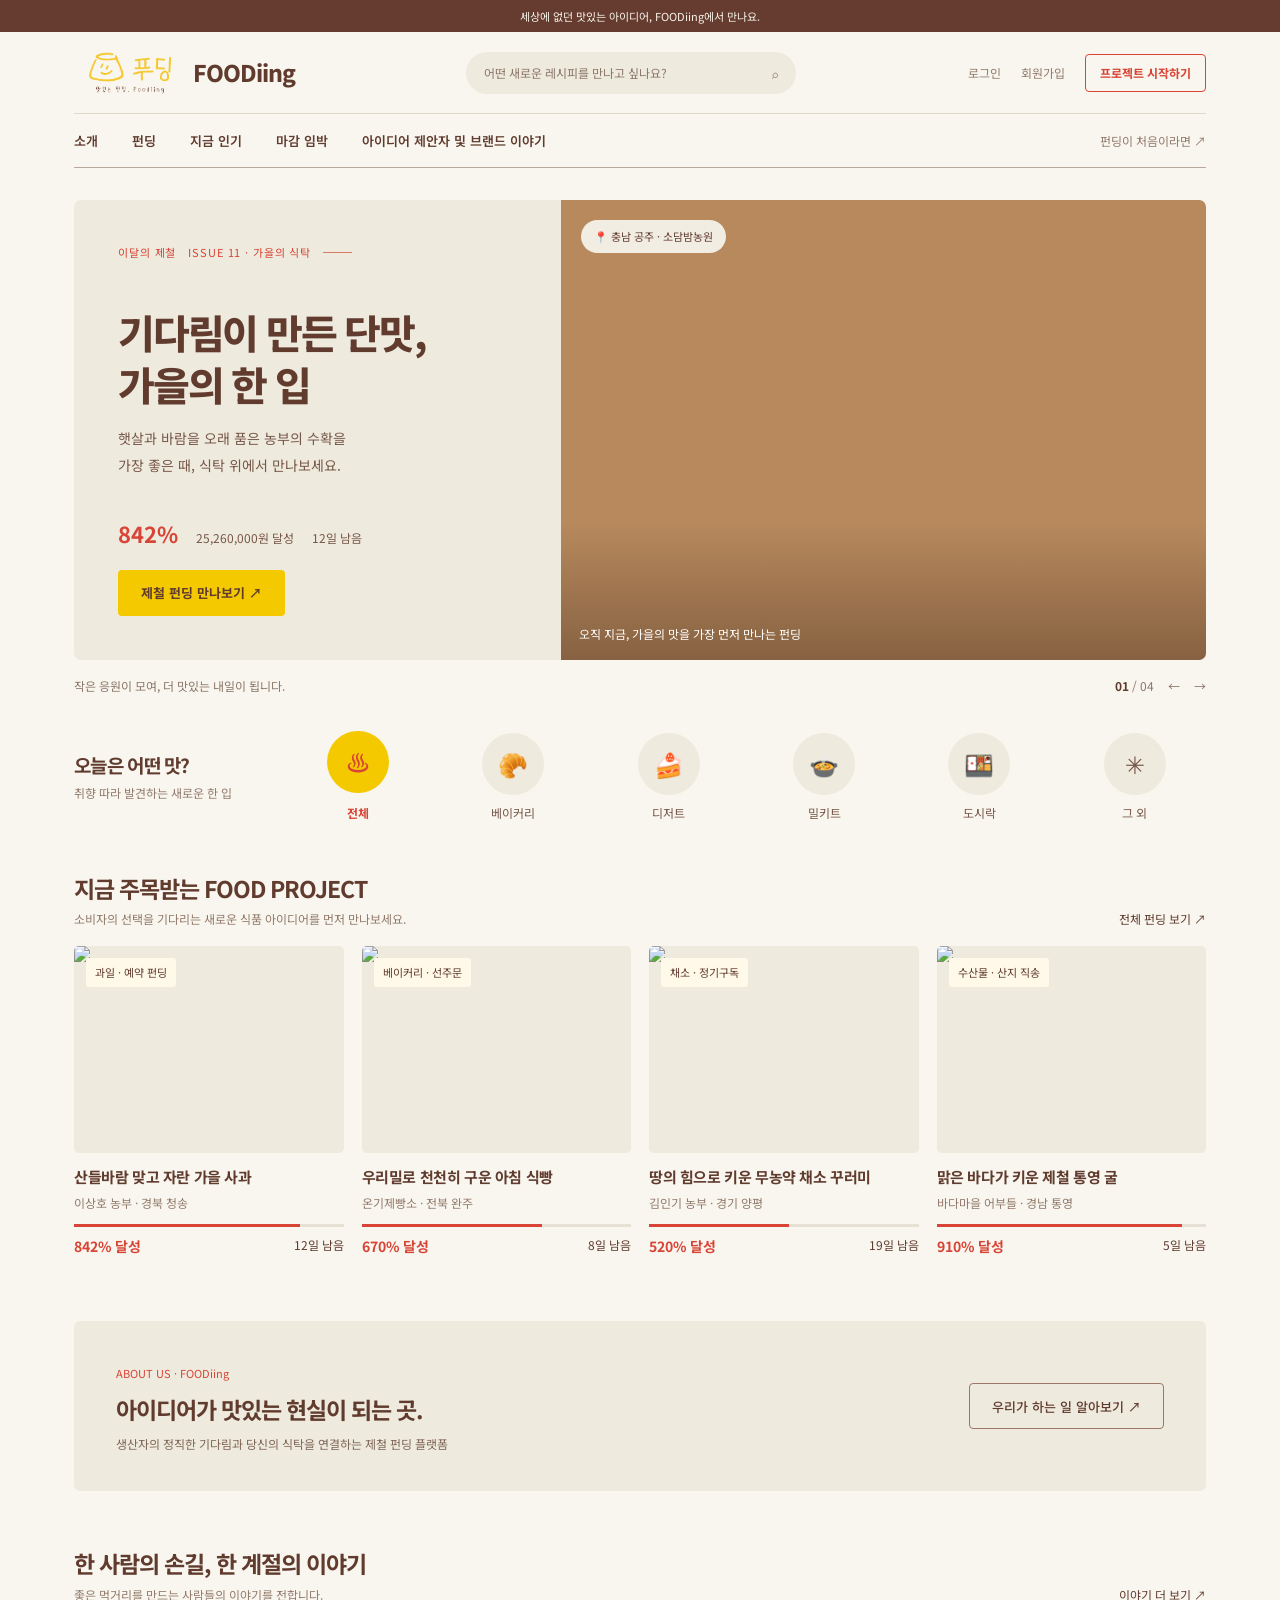
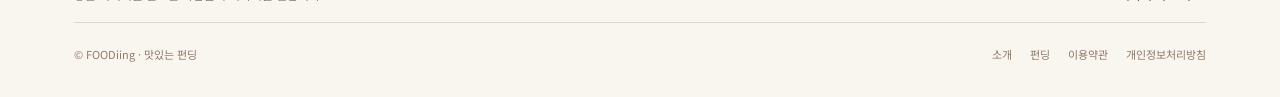
==== commit 62523d15: "add category's content" ====
--- a/index.html
+++ b/index.html
@@ -4,7 +4,7 @@
 <meta charset="utf-8">
 <meta name="viewport" content="width=device-width, initial-scale=1">
 <meta name="theme-color" content="#f8f6ef">
-<title>FOODiing | 제철의 마음을 펀딩하다</title>
+<title>FOODiing | 맛을 펀딩하다</title>
 <link rel="preconnect" href="https://fonts.googleapis.com">
 <link rel="preconnect" href="https://fonts.gstatic.com" crossorigin>
 <link href="https://fonts.googleapis.com/css2?family=Noto+Sans+KR:wght@400;500;600;700;800&display=swap" rel="stylesheet">
@@ -25,11 +25,11 @@
     </div>
   </div>
   <nav class="nav" id="site-nav" aria-label="주요 메뉴">
-      <a href="index.html">소개</a>
+      <a href="introduction.html">소개</a>
       <a href="funding.html">펀딩</a>
       <a href="funding.html#projects">지금 인기</a>
       <a href="funding.html#projects">마감 임박</a>
-      <a href="index.html#story">아이디어 제안자 및 브랜드 이야기</a>
+      <a href="introduction.html#story">아이디어 제안자 및 브랜드 이야기</a>
       <a class="nav-aside" href="index.html">펀딩이 처음이라면 ↗</a>
       <div class="nav-extra">
         <div class="search" role="search"><span>어떤 새로운 레시피를 만나고 싶나요?</span><span aria-hidden="true">⌕</span></div>
@@ -62,7 +62,7 @@
 </section>
 
   <section id="funding">
-    <div class="section-head"><div><h2>지금 만나볼 펀딩</h2><p>농부의 정성과 제철의 이야기를 먼저 만나보세요.</p></div><a class="more" href="funding.html">전체 펀딩 보기 ↗</a></div>
+    <div class="section-head"><div><h2>지금 주목받는 FOOD PROJECT</h2><p>소비자의 선택을 기다리는 새로운 식품 아이디어를 먼저 만나보세요.</p></div><a class="more" href="funding.html">전체 펀딩 보기 ↗</a></div>
 <div class="cards" id="cards">
   <article class="card" data-category="그 외">
     <div class="card-img"><img src="https://images.unsplash.com/photo-1478145046317-39f10e56b5e9?auto=format&fit=crop&w=800&q=80" alt="갓 수확한 사과" loading="lazy"><span class="badge">과일 · 예약 펀딩</span></div>
@@ -97,8 +97,8 @@
   </section>
 
   <section class="story" id="about">
-    <div><small>ABOUT US · FOODiing</small><h2>좋은 먹거리가 자라는 시간을 응원합니다.</h2><p>생산자의 정직한 기다림과 당신의 식탁을 연결하는 제철 펀딩 플랫폼</p></div>
-    <a class="btn btn-ghost" href="index.html">우리가 하는 일 알아보기 ↗</a>
+    <div><small>ABOUT US · FOODiing</small><h2>아이디어가 맛있는 현실이 되는 곳.</h2><p>생산자의 정직한 기다림과 당신의 식탁을 연결하는 제철 펀딩 플랫폼</p></div>
+    <a class="btn btn-ghost" href="introduction.html">우리가 하는 일 알아보기 ↗</a>
   </section>
 
   <section id="story">
@@ -107,7 +107,7 @@
 </main>
 <footer class="footer">
   <span>© FOODiing · 맛있는 펀딩</span>
-  <nav aria-label="푸터 메뉴"><a href="index.html">소개</a><a href="funding.html">펀딩</a><a href="#">이용약관</a><a href="#">개인정보처리방침</a></nav>
+  <nav aria-label="푸터 메뉴"><a href="introduction.html">소개</a><a href="funding.html">펀딩</a><a href="#">이용약관</a><a href="#">개인정보처리방침</a></nav>
 </footer>
 </div>
 <script src="script.js"></script>
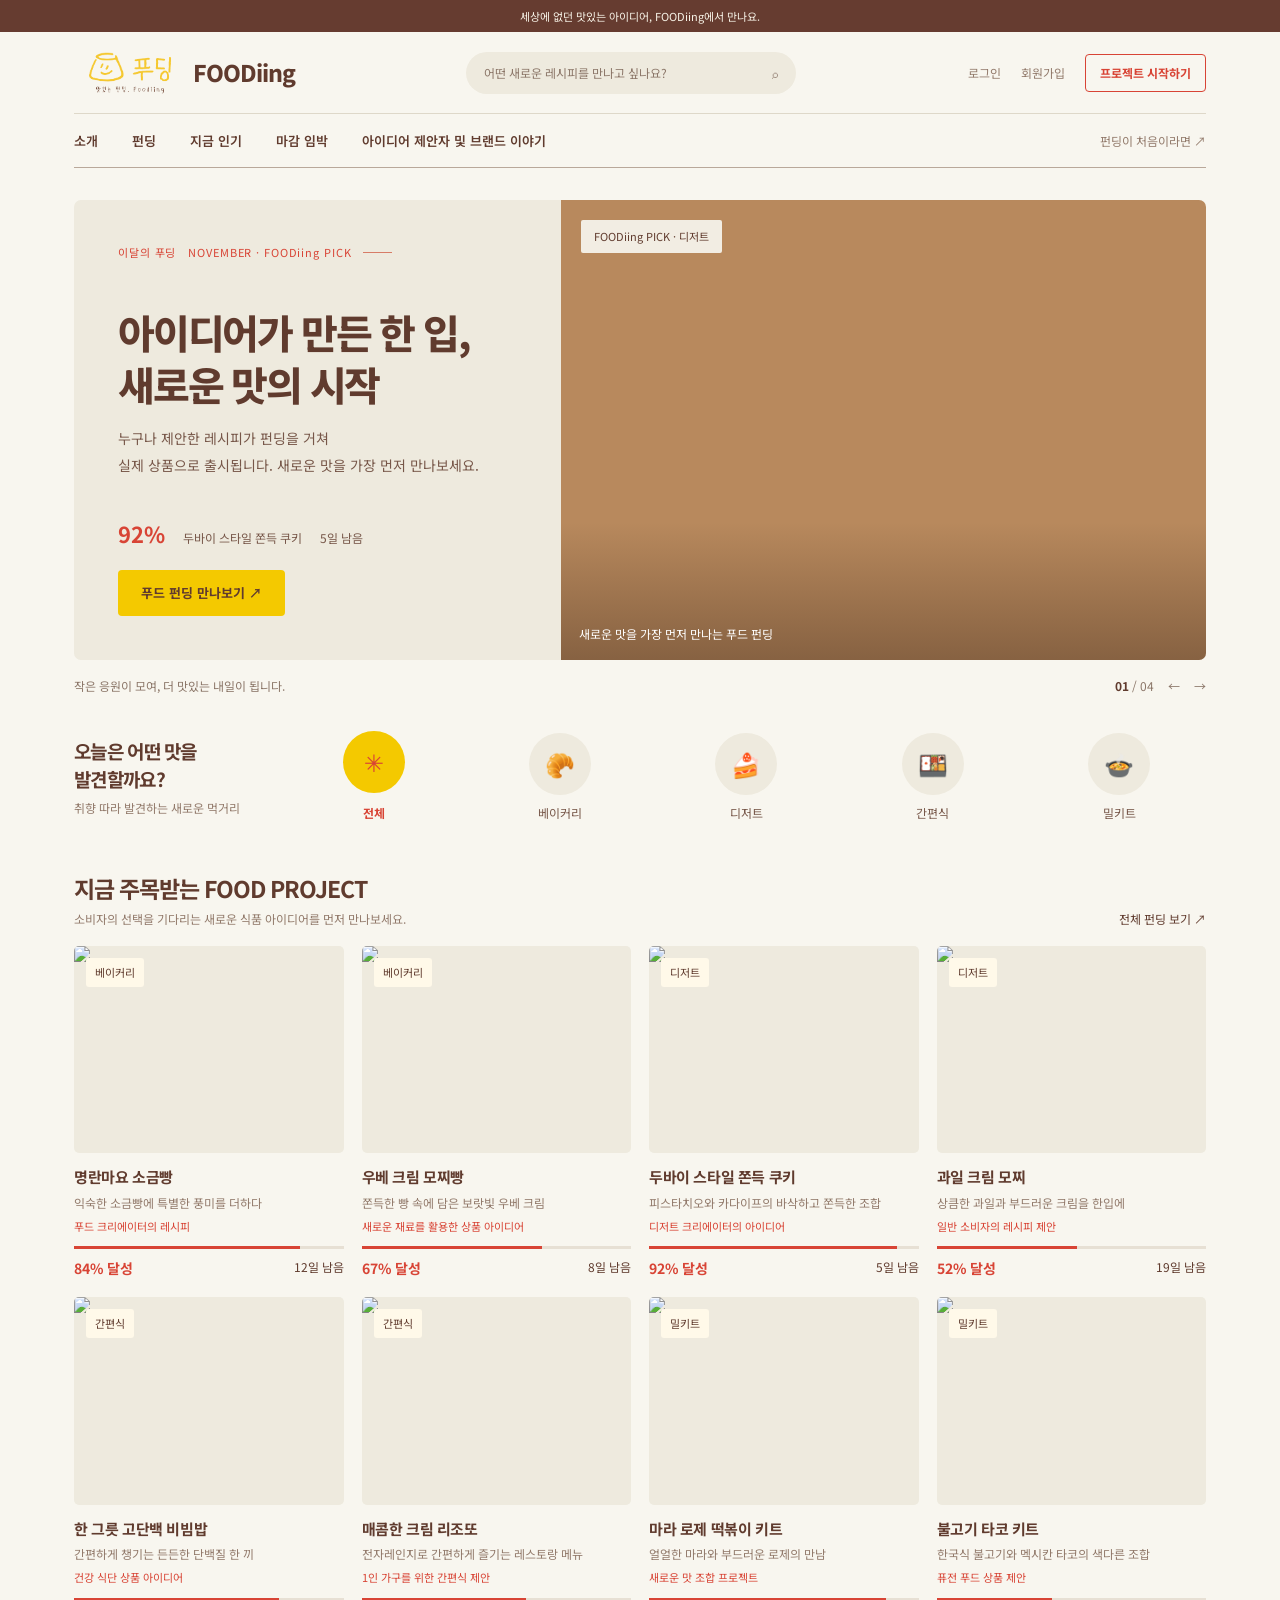
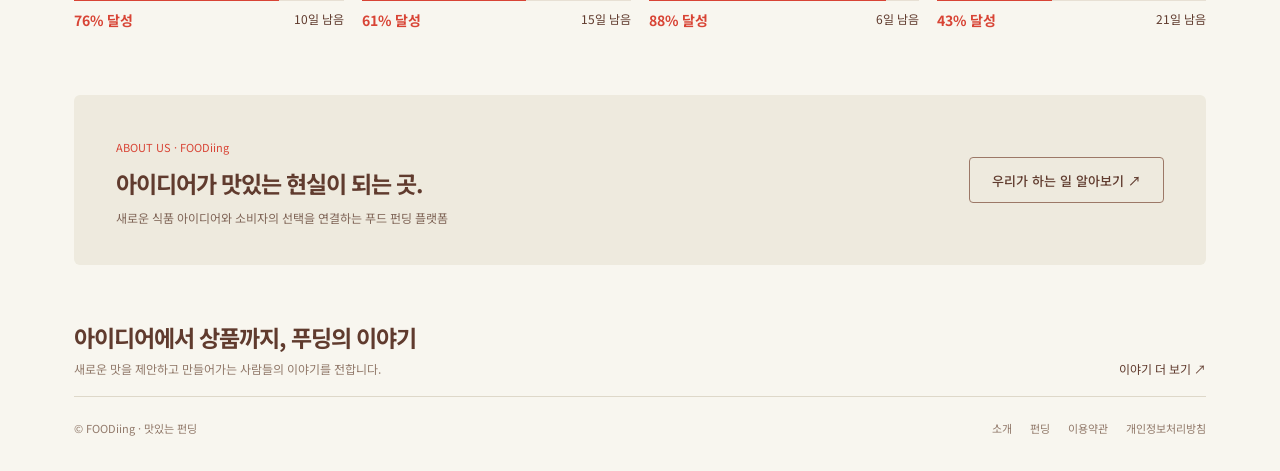
==== commit 52c9bc15: "design change" ====
--- a/index.html
+++ b/index.html
@@ -4,7 +4,7 @@
 <meta charset="utf-8">
 <meta name="viewport" content="width=device-width, initial-scale=1">
 <meta name="theme-color" content="#f8f6ef">
-<title>FOODiing | 맛을 펀딩하다</title>
+<title>FOODiing | 맛있는 펀딩</title>
 <link rel="preconnect" href="https://fonts.googleapis.com">
 <link rel="preconnect" href="https://fonts.gstatic.com" crossorigin>
 <link href="https://fonts.googleapis.com/css2?family=Noto+Sans+KR:wght@400;500;600;700;800&display=swap" rel="stylesheet">
@@ -41,68 +41,145 @@
 <main>
   <section class="hero">
     <div class="hero-copy">
-      <div class="eyebrow">이달의 제철 <span>ISSUE 11 · 가을의 식탁</span></div>
-      <h1>기다림이 만든 단맛,<br>가을의 한 입</h1>
-      <p>햇살과 바람을 오래 품은 농부의 수확을<br class="br-d"> 가장 좋은 때, 식탁 위에서 만나보세요.</p>
-      <div class="stats"><strong>842%</strong><span>25,260,000원 달성</span><span>12일 남음</span></div>
-      <a class="btn btn-gold" href="#funding">제철 펀딩 만나보기 ↗</a>
+      <div class="eyebrow">이달의 푸딩 <span>NOVEMBER · FOODiing PICK</span></div>
+      <h1>아이디어가 만든 한 입,<br>새로운 맛의 시작</h1>
+      <p>누구나 제안한 레시피가 펀딩을 거쳐<br class="br-d"> 실제 상품으로 출시됩니다. 새로운 맛을 가장 먼저 만나보세요.</p>
+      <div class="stats"><strong>92%</strong><span>두바이 스타일 쫀득 쿠키</span><span>5일 남음</span></div>
+      <a class="btn btn-gold" href="#funding">푸드 펀딩 만나보기 ↗</a>
     </div>
-    <div class="hero-photo"><span class="tag">📍 충남 공주 · 소담밤농원</span><span class="caption">오직 지금, 가을의 맛을 가장 먼저 만나는 펀딩</span></div>
+    <div class="hero-photo"><span class="tag">FOODiing PICK · 디저트</span><span class="caption">새로운 맛을 가장 먼저 만나는 푸드 펀딩</span></div>
   </section>
   <div class="hero-bottom"><span>작은 응원이 모여, 더 맛있는 내일이 됩니다.</span><span class="slider" aria-hidden="true"><span><b>01</b> / 04</span><span>←</span><span>→</span></span></div>
 
-<section class="categories" aria-label="카테고리">
-  <div class="cat-title"><strong>오늘은 어떤 맛?</strong><span>취향 따라 발견하는 새로운 한 입</span></div>
-  <button class="cat active" type="button" data-filter="all" aria-pressed="true"><span class="icon">♨</span>전체</button>
-  <button class="cat" type="button" data-filter="베이커리" aria-pressed="false"><span class="icon">🥐</span>베이커리</button>
-  <button class="cat" type="button" data-filter="디저트" aria-pressed="false"><span class="icon">🍰</span>디저트</button>
-  <button class="cat" type="button" data-filter="밀키트" aria-pressed="false"><span class="icon">🍲</span>밀키트</button>
-  <button class="cat" type="button" data-filter="도시락" aria-pressed="false"><span class="icon">🍱</span>도시락</button>
-  <button class="cat" type="button" data-filter="그 외" aria-pressed="false"><span class="icon">✳</span>그 외</button>
-</section>
+<section class="categories" aria-label="상품 카테고리">
+    <div class="cat-title"><strong>오늘은 어떤 맛을 발견할까요?</strong><span>취향 따라 발견하는 새로운 먹거리</span></div>
+    <button class="cat active" type="button" data-filter="all" aria-pressed="true"><span class="icon">✳</span>전체</button>
+    <button class="cat" type="button" data-filter="베이커리" aria-pressed="false"><span class="icon">🥐</span>베이커리</button>
+    <button class="cat" type="button" data-filter="디저트" aria-pressed="false"><span class="icon">🍰</span>디저트</button>
+    <button class="cat" type="button" data-filter="간편식" aria-pressed="false"><span class="icon">🍱</span>간편식</button>
+    <button class="cat" type="button" data-filter="밀키트" aria-pressed="false"><span class="icon">🍲</span>밀키트</button>
+  </section>
 
   <section id="funding">
     <div class="section-head"><div><h2>지금 주목받는 FOOD PROJECT</h2><p>소비자의 선택을 기다리는 새로운 식품 아이디어를 먼저 만나보세요.</p></div><a class="more" href="funding.html">전체 펀딩 보기 ↗</a></div>
 <div class="cards" id="cards">
-  <article class="card" data-category="그 외">
-    <div class="card-img"><img src="https://images.unsplash.com/photo-1478145046317-39f10e56b5e9?auto=format&fit=crop&w=800&q=80" alt="갓 수확한 사과" loading="lazy"><span class="badge">과일 · 예약 펀딩</span></div>
-    <h3>산들바람 맞고 자란 가을 사과</h3>
-    <p class="desc">이상호 농부 · 경북 청송</p>
-    <div class="progress" aria-hidden="true"><i style="width:84%"></i></div>
-    <div class="fundrow"><strong>842% 달성</strong><span>12일 남음</span></div>
-  </article>
-  <article class="card" data-category="베이커리">
-    <div class="card-img"><img src="https://images.unsplash.com/photo-1509440159596-0249088772ff?auto=format&fit=crop&w=800&q=80" alt="갓 구운 빵" loading="lazy"><span class="badge">베이커리 · 선주문</span></div>
-    <h3>우리밀로 천천히 구운 아침 식빵</h3>
-    <p class="desc">온기제빵소 · 전북 완주</p>
-    <div class="progress" aria-hidden="true"><i style="width:67%"></i></div>
-    <div class="fundrow"><strong>670% 달성</strong><span>8일 남음</span></div>
-  </article>
-  <article class="card" data-category="그 외">
-    <div class="card-img"><img src="https://images.unsplash.com/photo-1540420773420-3366772f4999?auto=format&fit=crop&w=800&q=80" alt="싱그러운 제철 채소" loading="lazy"><span class="badge">채소 · 정기구독</span></div>
-    <h3>땅의 힘으로 키운 무농약 채소 꾸러미</h3>
-    <p class="desc">김인기 농부 · 경기 양평</p>
-    <div class="progress" aria-hidden="true"><i style="width:52%"></i></div>
-    <div class="fundrow"><strong>520% 달성</strong><span>19일 남음</span></div>
-  </article>
-  <article class="card" data-category="그 외">
-    <div class="card-img"><img src="https://images.unsplash.com/photo-1510130387422-82bed34b37e9?auto=format&fit=crop&w=800&q=80" alt="바다에서 온 제철 수산물" loading="lazy"><span class="badge">수산물 · 산지 직송</span></div>
-    <h3>맑은 바다가 키운 제철 통영 굴</h3>
-    <p class="desc">바다마을 어부들 · 경남 통영</p>
-    <div class="progress" aria-hidden="true"><i style="width:91%"></i></div>
-    <div class="fundrow"><strong>910% 달성</strong><span>5일 남음</span></div>
-  </article>
-  <p class="empty" id="empty" hidden>아직 이 카테고리에 등록된 펀딩이 없어요. 곧 만나볼 수 있도록 준비 중이에요.</p>
-</div>
+
+      <!-- BAKERY 1 -->
+      <article class="card" data-category="베이커리">
+        <div class="card-img">
+          <img src="https://images.unsplash.com/photo-1509440159596-0249088772ff?auto=format&fit=crop&w=800&q=85" alt="갓 구운 빵" loading="lazy">
+          <span class="badge">베이커리</span>
+        </div>
+        <h3>명란마요 소금빵</h3>
+        <p class="desc">익숙한 소금빵에 특별한 풍미를 더하다</p>
+        <p class="project-type">푸드 크리에이터의 레시피</p>
+        <div class="progress" aria-hidden="true"><i style="width:84%"></i></div>
+        <div class="fundrow"><strong>84% 달성</strong><span>12일 남음</span></div>
+      </article>
+
+      <!-- BAKERY 2 -->
+      <article class="card" data-category="베이커리">
+        <div class="card-img">
+          <img src="https://images.unsplash.com/photo-1555507036-ab1f4038808a?auto=format&fit=crop&w=800&q=85" alt="크루아상과 페이스트리" loading="lazy">
+          <span class="badge">베이커리</span>
+        </div>
+        <h3>우베 크림 모찌빵</h3>
+        <p class="desc">쫀득한 빵 속에 담은 보랏빛 우베 크림</p>
+        <p class="project-type">새로운 재료를 활용한 상품 아이디어</p>
+        <div class="progress" aria-hidden="true"><i style="width:67%"></i></div>
+        <div class="fundrow"><strong>67% 달성</strong><span>8일 남음</span></div>
+      </article>
+
+      <!-- DESSERT 1 -->
+      <article class="card" data-category="디저트">
+        <div class="card-img">
+          <img src="https://images.unsplash.com/photo-1606313564200-e75d5e30476c?auto=format&fit=crop&w=800&q=85" alt="초콜릿 디저트" loading="lazy">
+          <span class="badge">디저트</span>
+        </div>
+        <h3>두바이 스타일 쫀득 쿠키</h3>
+        <p class="desc">피스타치오와 카다이프의 바삭하고 쫀득한 조합</p>
+        <p class="project-type">디저트 크리에이터의 아이디어</p>
+        <div class="progress" aria-hidden="true"><i style="width:92%"></i></div>
+        <div class="fundrow"><strong>92% 달성</strong><span>5일 남음</span></div>
+      </article>
+
+      <!-- DESSERT 2 -->
+      <article class="card" data-category="디저트">
+        <div class="card-img">
+          <img src="https://images.unsplash.com/photo-1488477181946-6428a0291777?auto=format&fit=crop&w=800&q=85" alt="과일과 크림 디저트" loading="lazy">
+          <span class="badge">디저트</span>
+        </div>
+        <h3>과일 크림 모찌</h3>
+        <p class="desc">상큼한 과일과 부드러운 크림을 한입에</p>
+        <p class="project-type">일반 소비자의 레시피 제안</p>
+        <div class="progress" aria-hidden="true"><i style="width:52%"></i></div>
+        <div class="fundrow"><strong>52% 달성</strong><span>19일 남음</span></div>
+      </article>
+
+      <!-- HMR 1 -->
+      <article class="card" data-category="간편식">
+        <div class="card-img">
+          <img src="https://images.unsplash.com/photo-1512058564366-18510be2db19?auto=format&fit=crop&w=800&q=85" alt="밥과 다양한 반찬" loading="lazy">
+          <span class="badge">간편식</span>
+        </div>
+        <h3>한 그릇 고단백 비빔밥</h3>
+        <p class="desc">간편하게 챙기는 든든한 단백질 한 끼</p>
+        <p class="project-type">건강 식단 상품 아이디어</p>
+        <div class="progress" aria-hidden="true"><i style="width:76%"></i></div>
+        <div class="fundrow"><strong>76% 달성</strong><span>10일 남음</span></div>
+      </article>
+
+      <!-- HMR 2 -->
+      <article class="card" data-category="간편식">
+        <div class="card-img">
+          <img src="https://images.unsplash.com/photo-1473093295043-cdd812d0e601?auto=format&fit=crop&w=800&q=85" alt="파스타 요리" loading="lazy">
+          <span class="badge">간편식</span>
+        </div>
+        <h3>매콤한 크림 리조또</h3>
+        <p class="desc">전자레인지로 간편하게 즐기는 레스토랑 메뉴</p>
+        <p class="project-type">1인 가구를 위한 간편식 제안</p>
+        <div class="progress" aria-hidden="true"><i style="width:61%"></i></div>
+        <div class="fundrow"><strong>61% 달성</strong><span>15일 남음</span></div>
+      </article>
+
+      <!-- MEAL KIT 1 -->
+      <article class="card" data-category="밀키트">
+        <div class="card-img">
+          <img src="https://images.unsplash.com/photo-1547592180-85f173990554?auto=format&fit=crop&w=800&q=85" alt="따뜻한 국물 요리" loading="lazy">
+          <span class="badge">밀키트</span>
+        </div>
+        <h3>마라 로제 떡볶이 키트</h3>
+        <p class="desc">얼얼한 마라와 부드러운 로제의 만남</p>
+        <p class="project-type">새로운 맛 조합 프로젝트</p>
+        <div class="progress" aria-hidden="true"><i style="width:88%"></i></div>
+        <div class="fundrow"><strong>88% 달성</strong><span>6일 남음</span></div>
+      </article>
+
+      <!-- MEAL KIT 2 -->
+      <article class="card" data-category="밀키트">
+        <div class="card-img">
+          <img src="https://images.unsplash.com/photo-1551505408-2c8e7b4c5d6a?auto=format&fit=crop&w=800&q=85" alt="타코와 멕시칸 음식" loading="lazy">
+          <span class="badge">밀키트</span>
+        </div>
+        <h3>불고기 타코 키트</h3>
+        <p class="desc">한국식 불고기와 멕시칸 타코의 색다른 조합</p>
+        <p class="project-type">퓨전 푸드 상품 제안</p>
+        <div class="progress" aria-hidden="true"><i style="width:43%"></i></div>
+        <div class="fundrow"><strong>43% 달성</strong><span>21일 남음</span></div>
+      </article>
+
+      <p class="empty" id="empty" hidden>아직 이 카테고리에 등록된 프로젝트가 없어요.</p>
+
+    </div>
   </section>
 
   <section class="story" id="about">
-    <div><small>ABOUT US · FOODiing</small><h2>아이디어가 맛있는 현실이 되는 곳.</h2><p>생산자의 정직한 기다림과 당신의 식탁을 연결하는 제철 펀딩 플랫폼</p></div>
+    <div><small>ABOUT US · FOODiing</small><h2>아이디어가 맛있는 현실이 되는 곳.</h2><p>새로운 식품 아이디어와 소비자의 선택을 연결하는 푸드 펀딩 플랫폼</p></div>
     <a class="btn btn-ghost" href="introduction.html">우리가 하는 일 알아보기 ↗</a>
   </section>
 
   <section id="story">
-    <div class="section-head"><div><h2>한 사람의 손길, 한 계절의 이야기</h2><p>좋은 먹거리를 만드는 사람들의 이야기를 전합니다.</p></div><a class="more" href="index.html#story">이야기 더 보기 ↗</a></div>
+    <div class="section-head"><div><h2>아이디어에서 상품까지, 푸딩의 이야기</h2><p>새로운 맛을 제안하고 만들어가는 사람들의 이야기를 전합니다.</p></div><a class="more" href="introduction.html#story">이야기 더 보기 ↗</a></div>
   </section>
 </main>
 <footer class="footer">
--- a/style.css
+++ b/style.css
@@ -728,4 +728,342 @@
   .cards { grid-template-columns: 1fr; }
   .card-img { aspect-ratio: 16 / 10; }
   .hero h1 { font-size: 26px; }
-}+}
+
+/* 5-category row + project type label */
+.categories { grid-template-columns: minmax(150px, 200px) repeat(5, 1fr); }
+.card .project-type { margin: -6px 0 12px; font-size: 11px; color: var(--red); }
+@media (max-width: 900px) { .categories { grid-template-columns: repeat(5, 1fr); } }
+@media (max-width: 640px) {
+  .categories { grid-template-columns: repeat(5, 1fr); gap: 18px 4px; }
+  .cat { font-size: 11px; }
+  .cat .icon { width: 46px; height: 46px; font-size: 20px; }
+}
+
+/* ---------- Signup (2-step) ---------- */
+.hidden { display: none !important; }
+
+.signup-steps { list-style: none; display: flex; gap: 8px; margin: 0 0 24px; padding: 0; }
+.signup-step {
+  flex: 1;
+  display: flex;
+  align-items: center;
+  gap: 8px;
+  padding-top: 10px;
+  border-top: 3px solid var(--line);
+  font-size: 12px;
+  color: var(--muted);
+  transition: border-color .2s, color .2s;
+}
+.signup-step span {
+  display: grid;
+  place-items: center;
+  width: 20px;
+  height: 20px;
+  border-radius: 50%;
+  background: var(--cream);
+  font-size: 11px;
+  font-weight: 700;
+}
+.signup-step.active { border-top-color: var(--red); color: var(--ink); font-weight: 700; }
+.signup-step.active span { background: var(--red); color: #fff; }
+
+.fieldset { min-width: 0; margin: 0 0 16px; padding: 0; border: 0; }
+.fieldset legend { padding: 0; margin-bottom: 8px; font-size: 12px; font-weight: 600; }
+.optional { font-weight: 400; color: var(--muted); }
+
+.choice-group { display: flex; flex-wrap: wrap; gap: 8px; }
+.choice { position: relative; }
+.choice input { position: absolute; inset: 0; width: 100%; height: 100%; margin: 0; opacity: 0; cursor: pointer; }
+.choice span {
+  display: inline-flex;
+  align-items: center;
+  min-height: 40px;
+  padding: 0 16px;
+  border: 1px solid var(--line);
+  border-radius: 20px;
+  background: #fffefa;
+  font-size: 13px;
+  transition: background .2s, border-color .2s;
+}
+.choice:hover span { border-color: #9a7561; }
+.choice input:checked + span { background: var(--gold); border-color: var(--gold); font-weight: 700; }
+.choice input:focus-visible + span { outline: 2px solid var(--red); outline-offset: 2px; }
+
+/* Maker project setup */
+.maker-hero { padding-bottom: 18px; }
+.maker-form { max-width: 820px; margin: 0 auto 64px; }
+.page-hero.maker-hero { max-width: 820px; margin: clamp(22px, 3vw, 38px) auto 0; border-radius: 7px 7px 0 0; }
+.maker-hero + .maker-form { margin-top: 0; border-top: 0; border-radius: 0 0 var(--radius) var(--radius); }
+.maker-section { padding: 26px 0; border-bottom: 1px solid var(--line); }
+.maker-section:first-child { padding-top: 0; }
+.maker-section h2 { margin: 0 0 18px; font-size: 18px; }
+.required { color: var(--red); font-size: 11px; font-weight: 700; }
+.optional { color: var(--muted); font-size: 11px; font-weight: 500; }
+.info-box { display: flex; align-items: flex-start; gap: 12px; padding: 15px; margin-bottom: 14px; border-radius: 10px; background: #f8f6ef; }
+.info-icon { display: grid; place-items: center; flex: 0 0 20px; height: 20px; border: 1px solid #a58a70; border-radius: 50%; color: #806658; font-size: 12px; font-weight: 700; }
+.info-box strong { font-size: 13px; }
+.info-box p { margin: 4px 0 0; color: var(--muted); font-size: 12px; }
+.maker-notes { display: grid; gap: 7px; margin: 0 0 22px; padding-left: 20px; color: #665a50; font-size: 12px; line-height: 1.7; }
+.maker-notes a, .guide-link { color: #8e4e20; text-decoration: underline; text-underline-offset: 2px; font-weight: 700; }
+.amount-field { max-width: 360px; }
+.amount-input { display: flex; align-items: center; gap: 12px; }
+.amount-input input { flex: 1; }
+.amount-input > span { font-size: 14px; }
+.amount-preview { margin: 5px 0 0; text-align: right; color: var(--muted); font-size: 12px; }
+.country-row { display: flex; align-items: center; gap: 10px; }
+.country-row select { flex: 1; }
+.flag { font-size: 20px; }
+.country-change { color: #806658; font-size: 12px; }
+.upload-control { display: flex !important; align-items: center; justify-content: space-between; gap: 12px; min-height: 48px; padding: 10px 14px; border: 1px dashed #c8b9a8; border-radius: 8px; cursor: pointer; }
+.upload-control span { color: var(--muted); font-weight: 400; }
+.upload-control strong { color: #75513b; }
+.visually-hidden { position: absolute; width: 1px; height: 1px; padding: 0; margin: -1px; overflow: hidden; clip: rect(0, 0, 0, 0); white-space: nowrap; border: 0; }
+.field-help { margin: -2px 0 10px; color: var(--muted); font-size: 12px; line-height: 1.7; }
+.notice-box { margin-top: 18px; padding: 18px 20px; border: 1px solid #ead9c6; border-radius: 10px; background: #fffaf2; }
+.notice-title { display: flex; align-items: center; gap: 9px; color: #634332; font-size: 13px; }
+.notice-icon { display: grid; place-items: center; flex: 0 0 20px; height: 20px; border-radius: 50%; background: #9a5138; color: #fff; font-size: 12px; font-weight: 800; }
+.notice-box ul { display: grid; gap: 7px; margin: 13px 0 0; padding-left: 18px; color: #705f52; font-size: 11px; line-height: 1.7; }
+.guide-link { display: inline-block; margin: -8px 0 12px; font-size: 12px; }
+.check-card, .shipping-card { display: flex; align-items: flex-start; gap: 12px; padding: 15px; border: 1px solid #e3d9ce; border-radius: 10px; cursor: pointer; }
+.check-card input, .shipping-card input { flex: 0 0 auto; margin: 3px 0 0; accent-color: var(--red); }
+.check-card span, .shipping-card span { display: grid; gap: 6px; }
+.check-card strong, .shipping-card strong { font-size: 13px; }
+.check-card small, .shipping-card small { color: var(--muted); font-size: 12px; line-height: 1.6; }
+.shipping-options { display: grid; grid-template-columns: 1fr 1fr; gap: 10px; }
+.shipping-card:has(input:checked) { border-color: var(--gold); background: #fffaf0; }
+.maker-submit { padding-top: 24px; text-align: center; }
+.maker-submit .btn { min-width: 220px; }
+.maker-submit .hint { color: var(--muted); font-size: 11px; }
+.maker-product-info { display: grid; gap: 8px; padding: 16px; border-radius: 9px; background: #f8f6ef; font-size: 12px; line-height: 1.6; }
+.maker-product-info div { display: flex; justify-content: space-between; gap: 12px; }
+.maker-product-info strong { text-align: right; }
+.image-upload-box { padding: 24px 16px; border: 1px dashed #cfc5b8; border-radius: 10px; background: #fcfbf8; text-align: center; }
+.image-upload-box > strong { font-size: 13px; }
+.image-upload-box p { margin: 7px 0 10px; color: var(--muted); font-size: 11px; line-height: 1.6; }
+.image-upload-box input { display: block; max-width: 100%; margin: 0 auto; font-size: 12px; }
+.image-preview-list { display: grid; grid-template-columns: repeat(3, minmax(0, 1fr)); gap: 10px; margin-top: 12px; }
+.preview-item { position: relative; overflow: hidden; aspect-ratio: 1; border-radius: 9px; background: #f3f0e9; }
+.preview-item img { width: 100%; height: 100%; object-fit: cover; }
+.preview-item button { position: absolute; top: 6px; right: 6px; display: grid; place-items: center; width: 28px; height: 28px; border: 0; border-radius: 50%; background: #000a; color: #fff; cursor: pointer; }
+.detail-actions { display: flex; justify-content: space-between; gap: 12px; margin: 28px 0 10px; }
+.detail-actions > a, .detail-actions > button { min-height: 48px; padding: 0 22px; border-radius: 8px; display: inline-flex; align-items: center; justify-content: center; font-size: 13px; font-weight: 700; text-decoration: none; cursor: pointer; }
+.project-detail-form > .hint { text-align: center; }
+@media (max-width: 700px) {
+  .maker-form { padding: 22px 18px; }
+  .shipping-options { grid-template-columns: 1fr; }
+}
+
+/* Ingredient costing and suggested funding target */
+.ingredient-row { display: grid; grid-template-columns: 1.2fr .8fr .6fr 1fr 35px; gap: 7px; margin-bottom: 10px; }
+.ingredient-row input, .ingredient-row select { box-sizing: border-box; width: 100%; min-width: 0; height: 44px; padding: 0 9px; border: 1px solid #e5e2dc; border-radius: 8px; background: #fff; font: inherit; }
+.remove-ingredient { border: 0; border-radius: 8px; background: #f8f1ed; color: #cc342f; font-size: 20px; cursor: pointer; }
+#add-ingredient { margin-top: 5px; }
+.cost-result { margin-top: 25px; padding: 22px; border-radius: 13px; background: #f8f6ef; }
+.cost-result-header { display: flex; align-items: center; justify-content: space-between; gap: 10px; margin-bottom: 20px; }
+.cost-result-header span { color: #8a7130; font-size: 12px; }
+.result-item { display: flex; justify-content: space-between; gap: 10px; padding: 13px 0; border-top: 1px solid #e8e3d9; border-bottom: 1px solid #e8e3d9; font-size: 14px; }
+.result-item strong { color: #673b2e; font-variant-numeric: tabular-nums; }
+.cost-line { display: flex; justify-content: space-between; gap: 10px; padding: 10px 0; border-bottom: 1px solid #e8e3d9; font-size: 14px; }
+.cost-line strong { text-align: right; font-variant-numeric: tabular-nums; }
+.cost-line.total { margin-top: 8px; font-weight: 800; }
+.recommended-goal { margin-top: 18px; padding: 18px; border-radius: 10px; background: #673b2e; color: #fff; }
+.recommended-goal span, .recommended-goal small { display: block; }
+.recommended-goal strong { display: block; margin: 12px 0; color: #f1c40a; font-size: 27px; }
+.recommended-goal small { color: #eee0d9; line-height: 1.6; }
+@media (max-width: 600px) {
+  .ingredient-row { grid-template-columns: 1fr 1fr; }
+  .remove-ingredient { height: 40px; }
+  .image-preview-list { grid-template-columns: repeat(2, minmax(0, 1fr)); }
+  .detail-actions > a, .detail-actions > button { flex: 1; padding: 0 12px; }
+}
+
+/* Funding campaign detail */
+.card-clickable { cursor: pointer; }
+.card-clickable:focus-visible { outline: 3px solid var(--gold); outline-offset: 5px; border-radius: 12px; }
+.project-detail { max-width: 1120px; margin: 0 auto; padding: 28px 20px 72px; }
+.detail-breadcrumb { display: flex; gap: 9px; margin-bottom: 20px; color: var(--muted); font-size: 12px; }
+.detail-breadcrumb a { color: inherit; text-decoration: none; }
+.detail-hero { display: grid; grid-template-columns: 1.05fr .95fr; gap: 42px; align-items: center; }
+.detail-cover { position: relative; overflow: hidden; aspect-ratio: 1.18; border-radius: 14px; background: #eee6db; }
+.detail-cover img { width: 100%; height: 100%; object-fit: cover; }
+.detail-badge { position: absolute; top: 16px; left: 16px; padding: 7px 10px; border-radius: 5px; background: var(--red); color: #fff; font-size: 11px; font-weight: 700; }
+.detail-maker { display: flex; align-items: center; gap: 10px; margin: 0 0 18px; color: #725b4c; font-size: 12px; }
+.maker-avatar { display: grid; place-items: center; flex: 0 0 34px; height: 34px; border-radius: 50%; background: #704639; color: #fff; font-family: Georgia, serif; font-weight: 700; }
+.maker-avatar.large { width: 52px; height: 52px; font-size: 20px; }
+.maker-follow { margin-left: auto; padding: 6px 10px; border: 1px solid var(--line); border-radius: 5px; }
+.detail-summary h1 { margin: 0 0 10px; font-size: clamp(25px, 3vw, 34px); line-height: 1.35; letter-spacing: -1.2px; }
+.detail-description { margin: 0 0 26px; color: var(--muted); font-size: 14px; }
+.detail-funding { display: flex; justify-content: space-between; align-items: baseline; margin-bottom: 8px; }
+.detail-funding strong { color: var(--red); font-size: 17px; }
+.detail-funding span { color: var(--muted); font-size: 12px; }
+.detail-progress { height: 8px; overflow: hidden; border-radius: 99px; background: #eee9df; }
+.detail-progress i { display: block; height: 100%; border-radius: inherit; background: var(--red); }
+.detail-amounts { display: grid; grid-template-columns: 1.3fr 1fr .7fr; gap: 12px; padding: 20px 0; }
+.detail-amounts div { display: grid; gap: 5px; }
+.detail-amounts strong { font-size: 16px; font-variant-numeric: tabular-nums; }
+.detail-amounts span { color: var(--muted); font-size: 11px; }
+.detail-cta-row { display: grid; grid-template-columns: 1fr 48px 100px; gap: 8px; }
+.detail-cta-row .btn { min-height: 48px; }
+.detail-share, .detail-like { border: 1px solid var(--line); border-radius: 7px; background: #fff; color: var(--ink); cursor: pointer; }
+.detail-share { font-size: 19px; }
+.detail-like { font-size: 12px; }
+.detail-like[aria-pressed="true"] { color: var(--red); border-color: #e7b7ad; }
+.detail-caption { margin: 12px 0 0; color: var(--muted); font-size: 11px; line-height: 1.6; }
+.detail-tabs { position: sticky; z-index: 3; top: 0; display: flex; gap: 30px; margin: 38px 0 28px; padding: 16px 0; border-bottom: 1px solid var(--line); background: #f8f6efed; }
+.detail-tabs a { color: #64574e; font-size: 13px; font-weight: 600; text-decoration: none; }
+.detail-tabs a:hover { color: var(--red); }
+.detail-layout { display: grid; grid-template-columns: minmax(0, 1fr) 300px; gap: 34px; align-items: start; }
+.detail-content { display: grid; gap: 20px; }
+.detail-panel { scroll-margin-top: 72px; padding: 30px; border: 1px solid var(--line); border-radius: 12px; background: #fff; }
+.detail-panel .eyebrow { margin: 0 0 8px; color: #a37c39; font-size: 10px; font-weight: 800; letter-spacing: 1.4px; }
+.detail-panel h2 { margin: 0 0 18px; font-size: 21px; letter-spacing: -.5px; }
+.detail-panel h3 { margin: 28px 0 8px; font-size: 17px; }
+.detail-panel > p:not(.eyebrow) { color: #665a50; font-size: 13px; line-height: 1.9; }
+.detail-panel .story-lead { font-size: 15px !important; }
+.story-image { display: block; width: 100%; max-height: 520px; margin: 22px 0; border-radius: 10px; object-fit: cover; }
+.story-highlight { display: grid; gap: 8px; margin: 24px 0; padding: 22px; border-radius: 10px; background: #f8f6ef; }
+.story-highlight span { color: #a37c39; font-size: 11px; font-weight: 700; }
+.story-highlight strong { font-size: 16px; }
+.story-highlight p { margin: 0; color: var(--muted); font-size: 12px; }
+.detail-muted { color: var(--muted); font-size: 12px; }
+.reward-option { display: flex; align-items: flex-start; gap: 12px; margin-top: 12px; padding: 18px; border: 1px solid var(--line); border-radius: 9px; cursor: pointer; }
+.reward-option:has(input:checked) { border-color: var(--red); background: #fffaf7; }
+.reward-option input { margin: 4px 0 0; accent-color: var(--red); }
+.reward-body { display: grid; flex: 1; gap: 7px; }
+.reward-body strong { font-size: 14px; }
+.reward-body b { color: var(--red); font-size: 18px; }
+.reward-body small, .reward-body > span { color: var(--muted); font-size: 11px; }
+.reward-stock { color: var(--muted); font-size: 10px; white-space: nowrap; }
+.maker-profile { display: flex; align-items: center; gap: 14px; }
+.maker-profile div { flex: 1; }
+.maker-profile strong { font-size: 14px; }
+.maker-profile p { margin: 5px 0 0; color: var(--muted); font-size: 11px; }
+.maker-profile .btn { padding: 9px 12px; font-size: 11px; }
+.maker-stats { display: flex; gap: 24px; margin-top: 22px; padding-top: 18px; border-top: 1px solid var(--line); color: var(--muted); font-size: 11px; }
+.maker-stats b { color: var(--ink); }
+.notice-list { margin: 0; }
+.notice-list div { display: grid; grid-template-columns: 110px 1fr; gap: 15px; padding: 13px 0; border-bottom: 1px solid #eee9e1; font-size: 12px; line-height: 1.7; }
+.notice-list div:last-child { border: 0; }
+.notice-list dt { font-weight: 700; }
+.notice-list dd { margin: 0; color: var(--muted); }
+.detail-aside { position: sticky; top: 76px; display: grid; gap: 12px; }
+.aside-card { padding: 22px; border: 1px solid var(--line); border-radius: 12px; background: #fff; }
+.aside-label { display: block; margin-bottom: 6px; color: var(--muted); font-size: 11px; }
+.aside-card > strong { display: block; margin-bottom: 12px; color: var(--red); font-size: 25px; }
+.aside-card > p { color: var(--muted); font-size: 12px; }
+.aside-card .btn { width: 100%; margin: 8px 0; }
+.detail-like.wide { width: 100%; padding: 12px; }
+.aside-card > small { display: block; margin-top: 10px; color: var(--muted); font-size: 10px; text-align: center; }
+.aside-maker { display: flex; align-items: center; gap: 10px; padding: 14px; border: 1px solid var(--line); border-radius: 10px; background: #fff; }
+.aside-maker > span:nth-child(2) { display: grid; flex: 1; gap: 4px; }
+.aside-maker b { font-size: 11px; }
+.aside-maker small { color: var(--muted); font-size: 10px; }
+.aside-maker button { border: 0; background: transparent; font-size: 20px; }
+.mobile-funding-bar { display: none; }
+@media (max-width: 850px) {
+  .detail-hero { grid-template-columns: 1fr 1fr; gap: 24px; }
+  .detail-layout { grid-template-columns: minmax(0, 1fr) 260px; gap: 18px; }
+  .detail-panel { padding: 22px; }
+}
+@media (max-width: 680px) {
+  .project-detail { padding: 18px 16px 95px; }
+  .detail-hero, .detail-layout { grid-template-columns: 1fr; }
+  .detail-hero { gap: 20px; }
+  .detail-cover { aspect-ratio: 1.15; }
+  .detail-summary h1 { font-size: 25px; }
+  .detail-aside { display: none; }
+  .detail-tabs { top: 0; gap: 0; justify-content: space-between; margin: 28px 0 18px; padding: 14px 0; }
+  .detail-tabs a { font-size: 10px; }
+  .detail-panel { padding: 20px 16px; }
+  .detail-panel h2 { font-size: 19px; }
+  .detail-cta-row { grid-template-columns: 1fr 44px; }
+  .detail-cta-row .detail-like { grid-column: 1 / -1; padding: 12px; }
+  .reward-option { padding: 14px 10px; }
+  .reward-stock { font-size: 9px; }
+  .mobile-funding-bar { position: fixed; z-index: 5; right: 0; bottom: 0; left: 0; display: flex; align-items: center; justify-content: space-between; padding: 10px 16px calc(10px + env(safe-area-inset-bottom)); border-top: 1px solid var(--line); background: #fff; box-shadow: 0 -4px 18px #0000000c; }
+  .mobile-funding-bar > span { display: grid; color: var(--red); font-size: 16px; font-weight: 800; }
+  .mobile-funding-bar small { color: var(--muted); font-size: 10px; font-weight: 400; }
+  .mobile-funding-bar .btn { min-width: 190px; }
+  .maker-profile { flex-wrap: wrap; }
+  .maker-profile .btn { margin-left: 66px; }
+  .maker-stats { justify-content: space-between; gap: 8px; }
+}
+
+.btn-row { display: grid; grid-template-columns: 1fr 2fr; gap: 10px; margin-top: 6px; }
+
+/* ===== Design unification (maker flow, detail, meeting) — flat, site palette ===== */
+.info-box, .notice-box, .check-card, .shipping-card, .upload-control, .maker-product-info,
+.image-upload-box, .preview-item, .cost-result, .recommended-goal, .detail-cover, .detail-panel,
+.story-image, .story-highlight, .reward-option, .aside-card, .aside-maker, .detail-share, .detail-like,
+.ingredient-row input, .ingredient-row select, .remove-ingredient, .detail-actions > a, .detail-actions > button,
+.demo-card, .meeting-form input, .meeting-form textarea, .demo-caution { border-radius: var(--radius) !important; }
+.maker-avatar, .preview-item button, .info-icon, .notice-icon { border-radius: 3px !important; }
+.detail-progress, .demo-track { border-radius: 2px !important; }
+.demo-track i { border-radius: 0 !important; }
+.info-box, .maker-product-info, .cost-result, .story-highlight, .image-upload-box { background: var(--cream); }
+.notice-box, .demo-caution { background: var(--card); border: 1px solid var(--line); color: var(--soft); }
+.check-card, .shipping-card, .upload-control, .image-upload-box, .reward-option, .detail-panel, .aside-card, .aside-maker,
+.demo-card, .detail-share, .detail-like { border-color: var(--line); background: var(--card); }
+.shipping-card:has(input:checked), .reward-option:has(input:checked) { border-color: var(--red); background: var(--card); }
+.ingredient-row input, .ingredient-row select, .meeting-form input, .meeting-form textarea { border-color: var(--line-strong); background: var(--card); color: var(--ink); }
+.remove-ingredient { background: var(--cream); color: var(--red); }
+.recommended-goal { background: var(--brown); } .recommended-goal strong { color: var(--gold); }
+.result-item { border-color: var(--line); } .result-item strong, .upload-control strong { color: var(--ink); }
+.cost-result-header span, .detail-panel .eyebrow, .story-highlight span, .demo-step { color: var(--red); }
+.detail-tabs { background: var(--paper); border-color: var(--line-strong); }
+.maker-notes a, .guide-link { color: var(--red); }
+.sample-bar { display: flex; align-items: center; justify-content: space-between; gap: 12px; padding: 12px 14px; margin-bottom: 8px; border: 1px dashed var(--line-strong); border-radius: var(--radius); font-size: 12px; color: var(--soft); }
+.sample-bar .btn { min-height: 36px; padding: 0 14px; }
+
+/* meeting page */
+.demo-wrap { max-width: 820px; margin: 34px auto 70px; padding: 0 var(--gutter); }
+.demo-head h1 { margin: 8px 0; font-size: var(--h1); letter-spacing: -1.5px; }
+.demo-head p { font-size: 13px; color: var(--muted); }
+.demo-card { padding: 28px; margin-top: 16px; border: 1px solid var(--line); }
+.demo-card h2 { margin: 6px 0 10px; font-size: 19px; }
+.demo-card p { color: var(--muted); font-size: 13px; line-height: 1.7; }
+.demo-step { display: block; font-size: 11px; font-weight: 800; letter-spacing: 1.2px; }
+.demo-product { display: flex; align-items: center; gap: 16px; }
+.demo-product img { width: 88px; height: 88px; object-fit: cover; border-radius: var(--radius); background: var(--cream); }
+.date-grid { display: grid; grid-template-columns: repeat(3, 1fr); gap: 10px; }
+.meeting-form { display: grid; gap: 16px; margin-top: 18px; }
+.meeting-form label { display: grid; gap: 7px; font-size: 12px; font-weight: 700; }
+.meeting-form input, .meeting-form textarea { width: 100%; padding: 12px; border: 1px solid; font: inherit; font-weight: 400; }
+.meeting-form textarea { min-height: 120px; resize: vertical; }
+.demo-caution { padding: 14px; font-size: 12px; line-height: 1.7; }
+.wait-box { display: flex; align-items: center; gap: 14px; }
+.spinner { width: 22px; height: 22px; border: 3px solid var(--line); border-top-color: var(--red); border-radius: 50%; animation: spin .9s linear infinite; }
+@keyframes spin { to { transform: rotate(360deg); } }
+.confirm-date { display: block; margin: 10px 0; padding: 18px; background: var(--brown); color: var(--gold); font-size: 20px; border-radius: var(--radius); }
+@media (max-width: 600px) { .date-grid { grid-template-columns: 1fr; } .demo-card { padding: 20px; } }
+
+/* toast */
+#toast-box { position: fixed; z-index: 50; top: 16px; right: 16px; display: grid; gap: 8px; width: min(340px, calc(100vw - 32px)); }
+.toast { display: grid; gap: 4px; padding: 14px 16px; border-left: 4px solid var(--gold); border-radius: var(--radius); background: var(--brown); color: #fff; box-shadow: 0 6px 20px #0003; animation: toast-in .3s ease; transition: opacity .4s; }
+.toast b { color: var(--gold); font-size: 11px; letter-spacing: .5px; } .toast span { font-size: 13px; line-height: 1.5; }
+.toast.out { opacity: 0; }
+@keyframes toast-in { from { transform: translateY(-8px); opacity: 0; } }
+
+/* ===== Design pass 2: flatter, fewer filled boxes ===== */
+.hero-photo { background-image: url('https://images.unsplash.com/photo-1606313564200-e75d5e30476c?auto=format&fit=crop&w=1400&q=85'); background-position: center; }
+.hero-photo .tag { border-radius: 2px; }
+.choice span { border-radius: 4px; }
+.ingredient-row input, .ingredient-row select { height: 46px; padding: 0 14px; border: 1px solid var(--line); border-radius: 4px !important; background: #fffefa; color: var(--ink); font: inherit; font-size: 14px; outline: none; }
+.ingredient-row input:focus, .ingredient-row select:focus { border-color: #9a7561; box-shadow: 0 0 0 3px var(--cream); }
+.ingredient-row { grid-template-columns: 1.3fr .8fr .6fr 1fr 46px; gap: 8px; }
+.remove-ingredient { height: 46px; border: 1px solid var(--line); background: transparent; color: var(--muted); }
+.info-box, .story-highlight { background: transparent; border: 0; border-left: 3px solid var(--gold); border-radius: 0 !important; padding: 4px 0 4px 14px; }
+.info-icon, .notice-icon { display: none; }
+.notice-box { background: transparent; border: 0; border-top: 1px solid var(--line-strong); border-radius: 0 !important; padding: 16px 0 0; }
+.cost-result, .maker-product-info { background: transparent; border: 1px solid var(--line); border-radius: 4px !important; }
+.recommended-goal { background: var(--cream); color: var(--ink); border-top: 2px solid var(--ink); border-radius: 0 !important; }
+.recommended-goal strong { color: var(--red); }
+.recommended-goal small { color: var(--muted); }
+.maker-avatar { background: var(--cream); color: var(--ink); border: 1px solid var(--line-strong); }
+.confirm-date { background: transparent; color: var(--red); border-top: 1px solid var(--line-strong); border-bottom: 1px solid var(--line-strong); border-radius: 0 !important; padding: 16px 0; }
+.toast { background: var(--card); color: var(--ink); border: 1px solid var(--line-strong); border-left: 3px solid var(--red); border-radius: 2px; box-shadow: 0 4px 14px #0002; }
+.toast b { color: var(--red); }
+.detail-panel, .aside-card, .aside-maker, .demo-card, .reward-option, .check-card, .shipping-card { border-radius: 4px !important; background: transparent; }
+.detail-cover, .story-image { border-radius: 4px !important; }
+.btn { border-radius: 4px; }
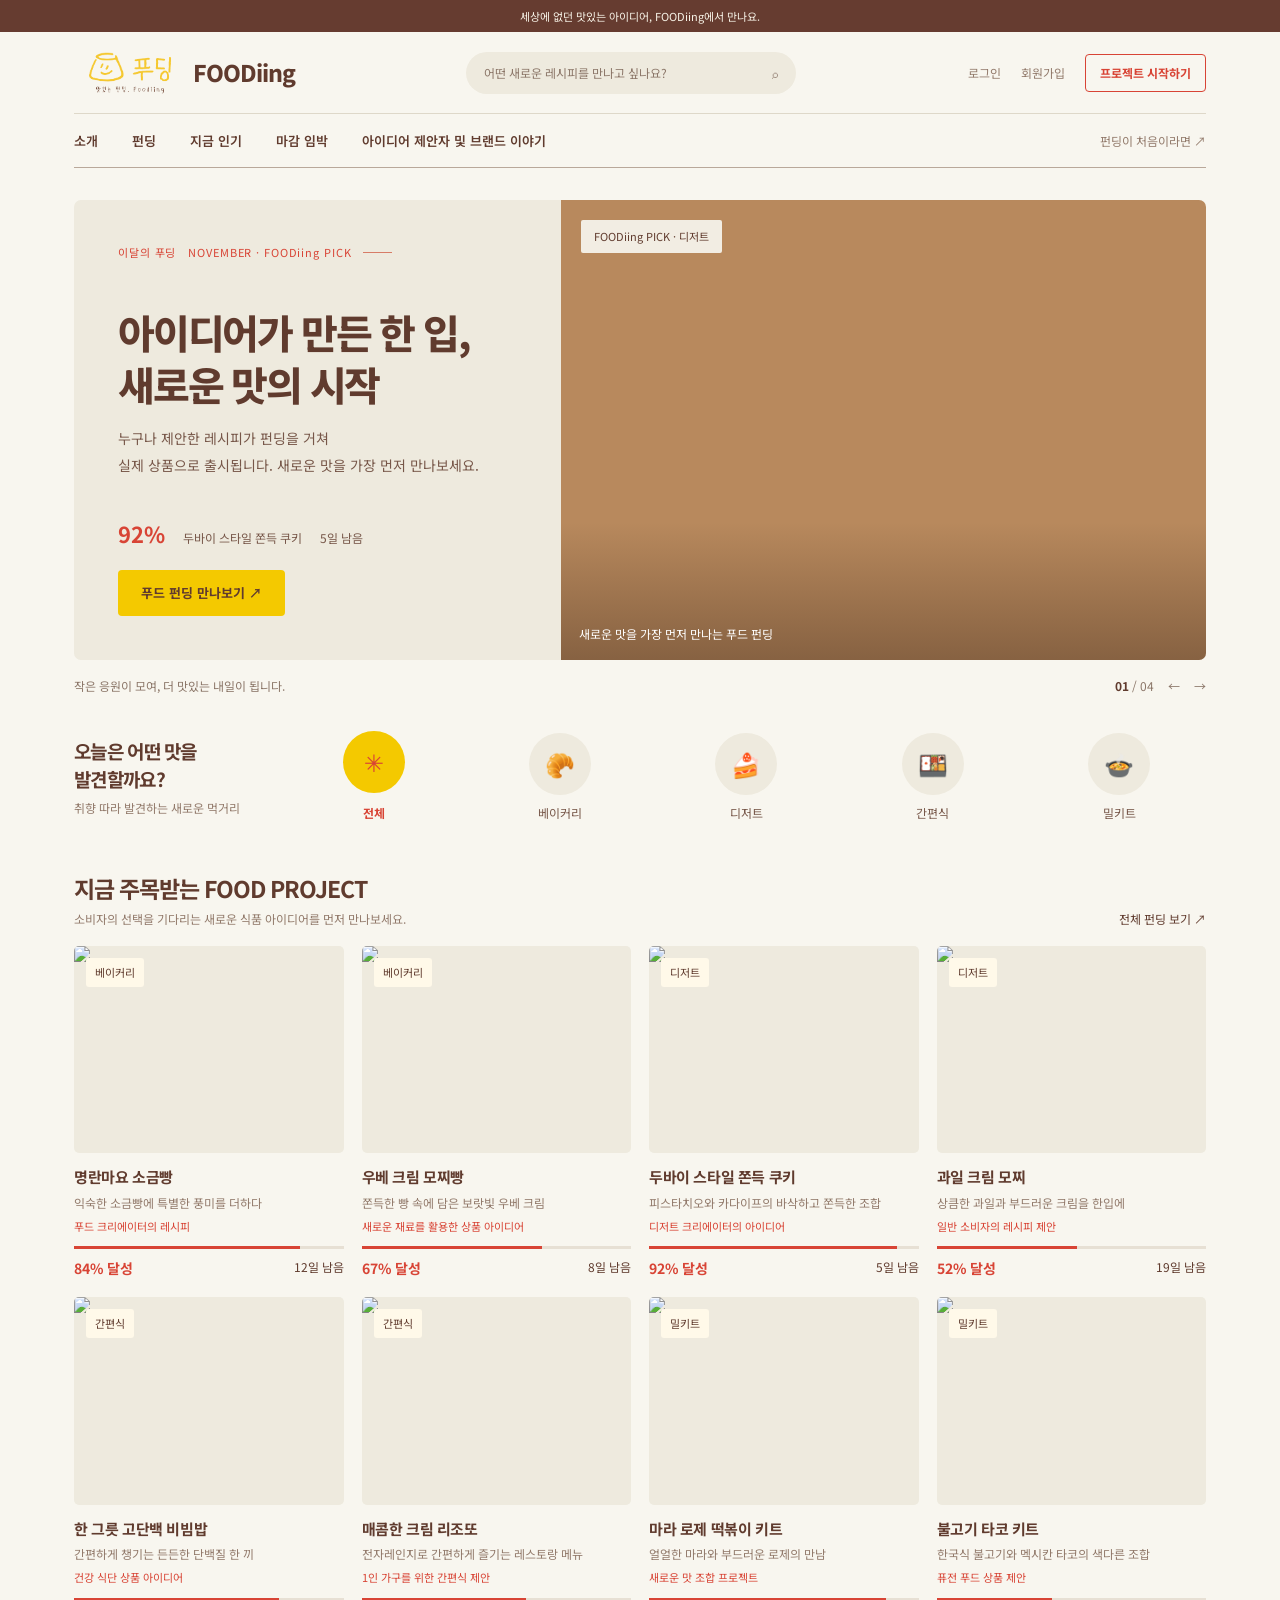
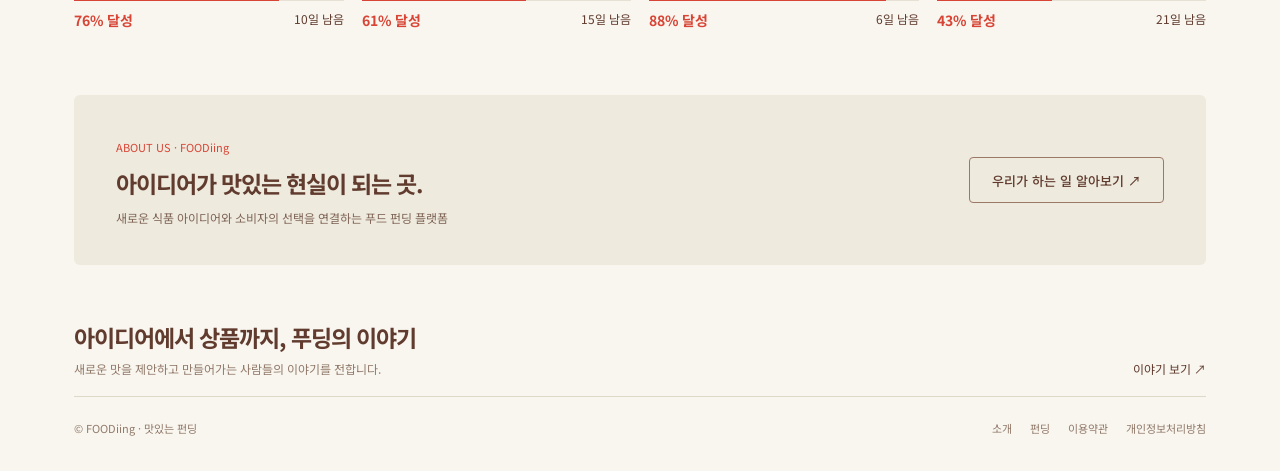
==== commit 373101b3: "add demo" ====
--- a/index.html
+++ b/index.html
@@ -179,7 +179,7 @@
   </section>
 
   <section id="story">
-    <div class="section-head"><div><h2>아이디어에서 상품까지, 푸딩의 이야기</h2><p>새로운 맛을 제안하고 만들어가는 사람들의 이야기를 전합니다.</p></div><a class="more" href="introduction.html#story">이야기 더 보기 ↗</a></div>
+    <div class="section-head"><div><h2>아이디어에서 상품까지, 푸딩의 이야기</h2><p>새로운 맛을 제안하고 만들어가는 사람들의 이야기를 전합니다.</p></div><a class="more" href="story.html">이야기 보기 ↗</a></div>
   </section>
 </main>
 <footer class="footer">
--- a/style.css
+++ b/style.css
@@ -1067,3 +1067,42 @@
 .detail-panel, .aside-card, .aside-maker, .demo-card, .reward-option, .check-card, .shipping-card { border-radius: 4px !important; background: transparent; }
 .detail-cover, .story-image { border-radius: 4px !important; }
 .btn { border-radius: 4px; }
+
+/* cost table */
+.pl-table { width: 100%; margin: 14px 0; border-collapse: collapse; font-size: 12px; }
+.pl-table th { padding: 8px 6px; border-bottom: 1px solid var(--ink); color: var(--muted); font-weight: 700; text-align: right; }
+.pl-table th:first-child, .pl-table td:first-child { text-align: left; }
+.pl-table td { padding: 8px 6px; border-bottom: 1px solid var(--line); text-align: right; font-variant-numeric: tabular-nums; }
+.pl-table tr.sum td { font-weight: 800; border-bottom-color: var(--line-strong); }
+.pl-table tr:last-child td { color: var(--red); }
+.pl-table[hidden] { display: none; }
+
+/* story page */
+.story-page { max-width: 860px; margin: 0 auto; padding: 0 var(--gutter) 70px; }
+.story-hero { padding: 52px 0 28px; border-bottom: 1px solid var(--line-strong); }
+.story-hero h1 { margin: 10px 0 12px; font-size: var(--h1); line-height: 1.25; letter-spacing: -1.5px; }
+.story-hero > p { color: var(--muted); font-size: 14px; }
+.story-hero figure { margin: 28px 0 0; }
+.story-hero img { display: block; width: 100%; height: auto; border-radius: 4px; filter: drop-shadow(0 10px 16px #34231918); }
+.story-hero figcaption { margin-top: 8px; color: var(--muted); font-size: 11px; }
+.story-block { padding: 38px 0; border-bottom: 1px solid var(--line); }
+.story-block h2 { margin: 8px 0 16px; font-size: 24px; letter-spacing: -.8px; }
+.story-block p { margin: 0 0 14px; color: var(--soft); font-size: 15px; line-height: 1.9; }
+.story-steps, .story-flow { list-style: none; margin: 0; padding: 0; }
+.story-steps li { display: grid; grid-template-columns: 110px 1fr; gap: 14px; padding: 14px 0; border-top: 1px solid var(--line); font-size: 14px; line-height: 1.7; }
+.story-steps li:last-child { border-bottom: 1px solid var(--line); }
+.story-steps b { color: var(--red); }
+.story-steps span { color: var(--soft); }
+.story-flow { display: grid; grid-template-columns: repeat(4, 1fr); margin: 18px 0; border: 1px solid var(--line); border-radius: 4px; }
+.story-flow li { padding: 16px 12px; border-left: 1px solid var(--line); font-size: 13px; font-weight: 700; }
+.story-flow li:first-child { border-left: 0; }
+.story-flow b { display: block; margin-bottom: 4px; color: var(--red); font-size: 11px; letter-spacing: 1px; }
+.story-quote { margin: 0; padding: 4px 0 4px 20px; border-left: 3px solid var(--gold); }
+.story-quote p { margin: 0 0 10px; color: var(--ink); font-size: 21px; font-weight: 700; line-height: 1.6; letter-spacing: -.5px; }
+.story-quote cite { color: var(--muted); font-size: 13px; font-style: normal; }
+.story-facts { display: grid; grid-template-columns: repeat(2, 1fr); gap: 0 24px; margin: 0 0 22px; }
+.story-facts div { display: grid; grid-template-columns: 80px 1fr; padding: 11px 0; border-bottom: 1px solid var(--line); font-size: 13px; }
+.story-facts dt { color: var(--muted); } .story-facts dd { margin: 0; }
+.story-cta { display: flex; flex-wrap: wrap; gap: 10px; margin-top: 18px; }
+.story-note { margin-top: 20px !important; color: var(--muted) !important; font-size: 11px !important; }
+@media (max-width: 600px) { .story-steps li { grid-template-columns: 1fr; gap: 2px; } .story-flow { grid-template-columns: repeat(2, 1fr); } .story-flow li:nth-child(3) { border-left: 0; } .story-flow li:nth-child(n+3) { border-top: 1px solid var(--line); } .story-facts { grid-template-columns: 1fr; } .story-quote p { font-size: 18px; } }
